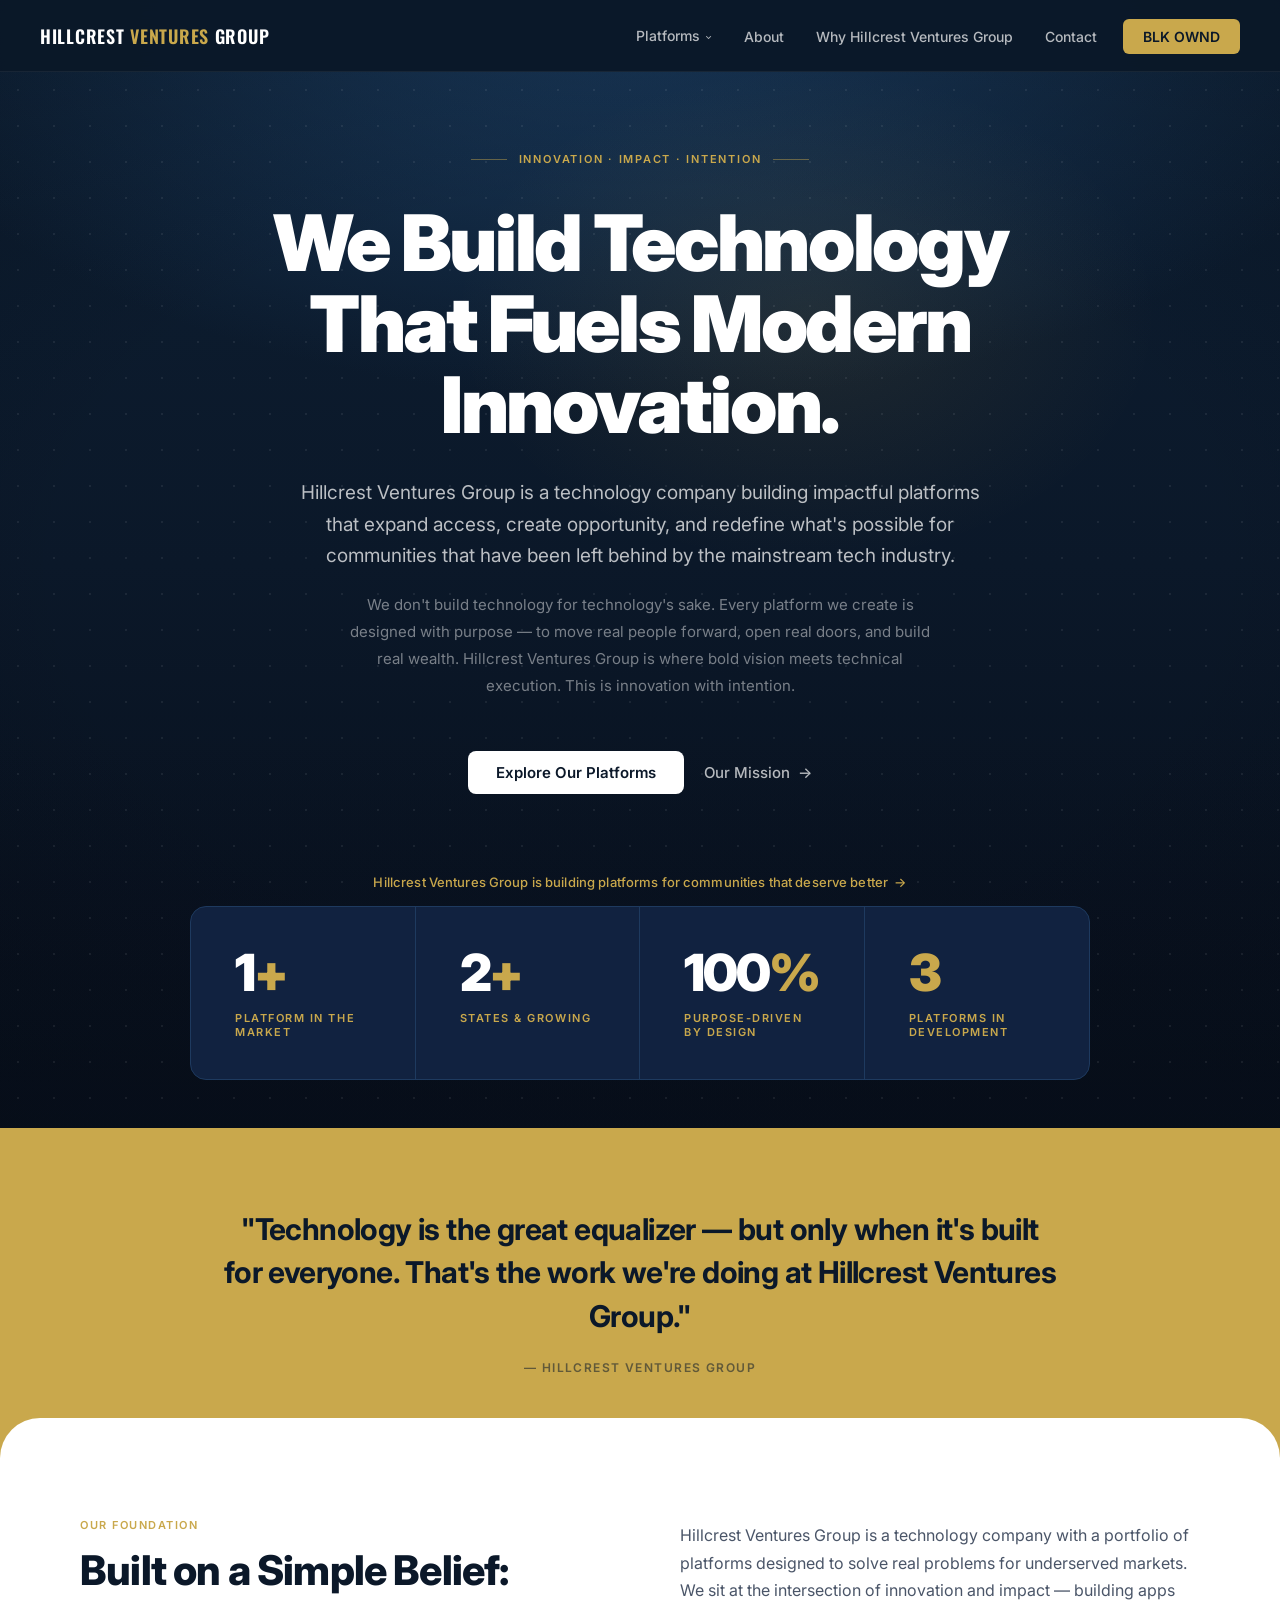
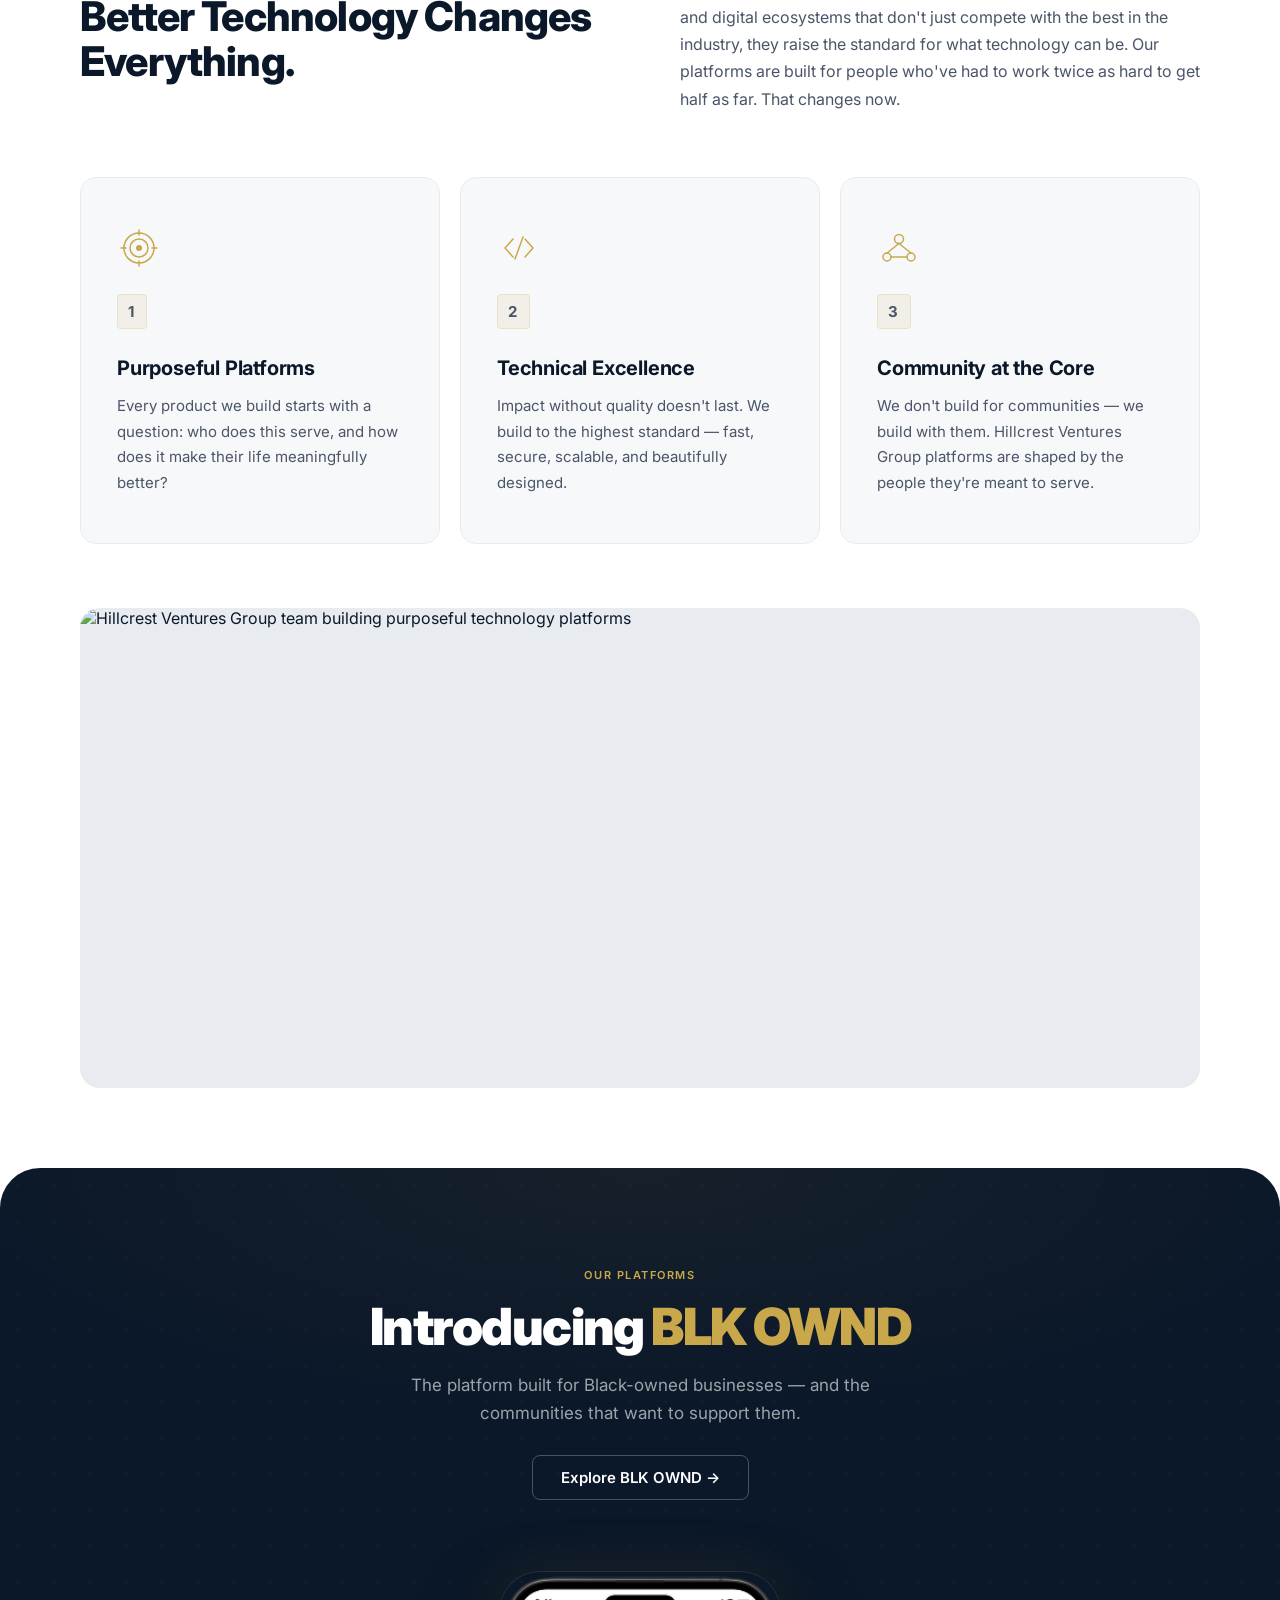
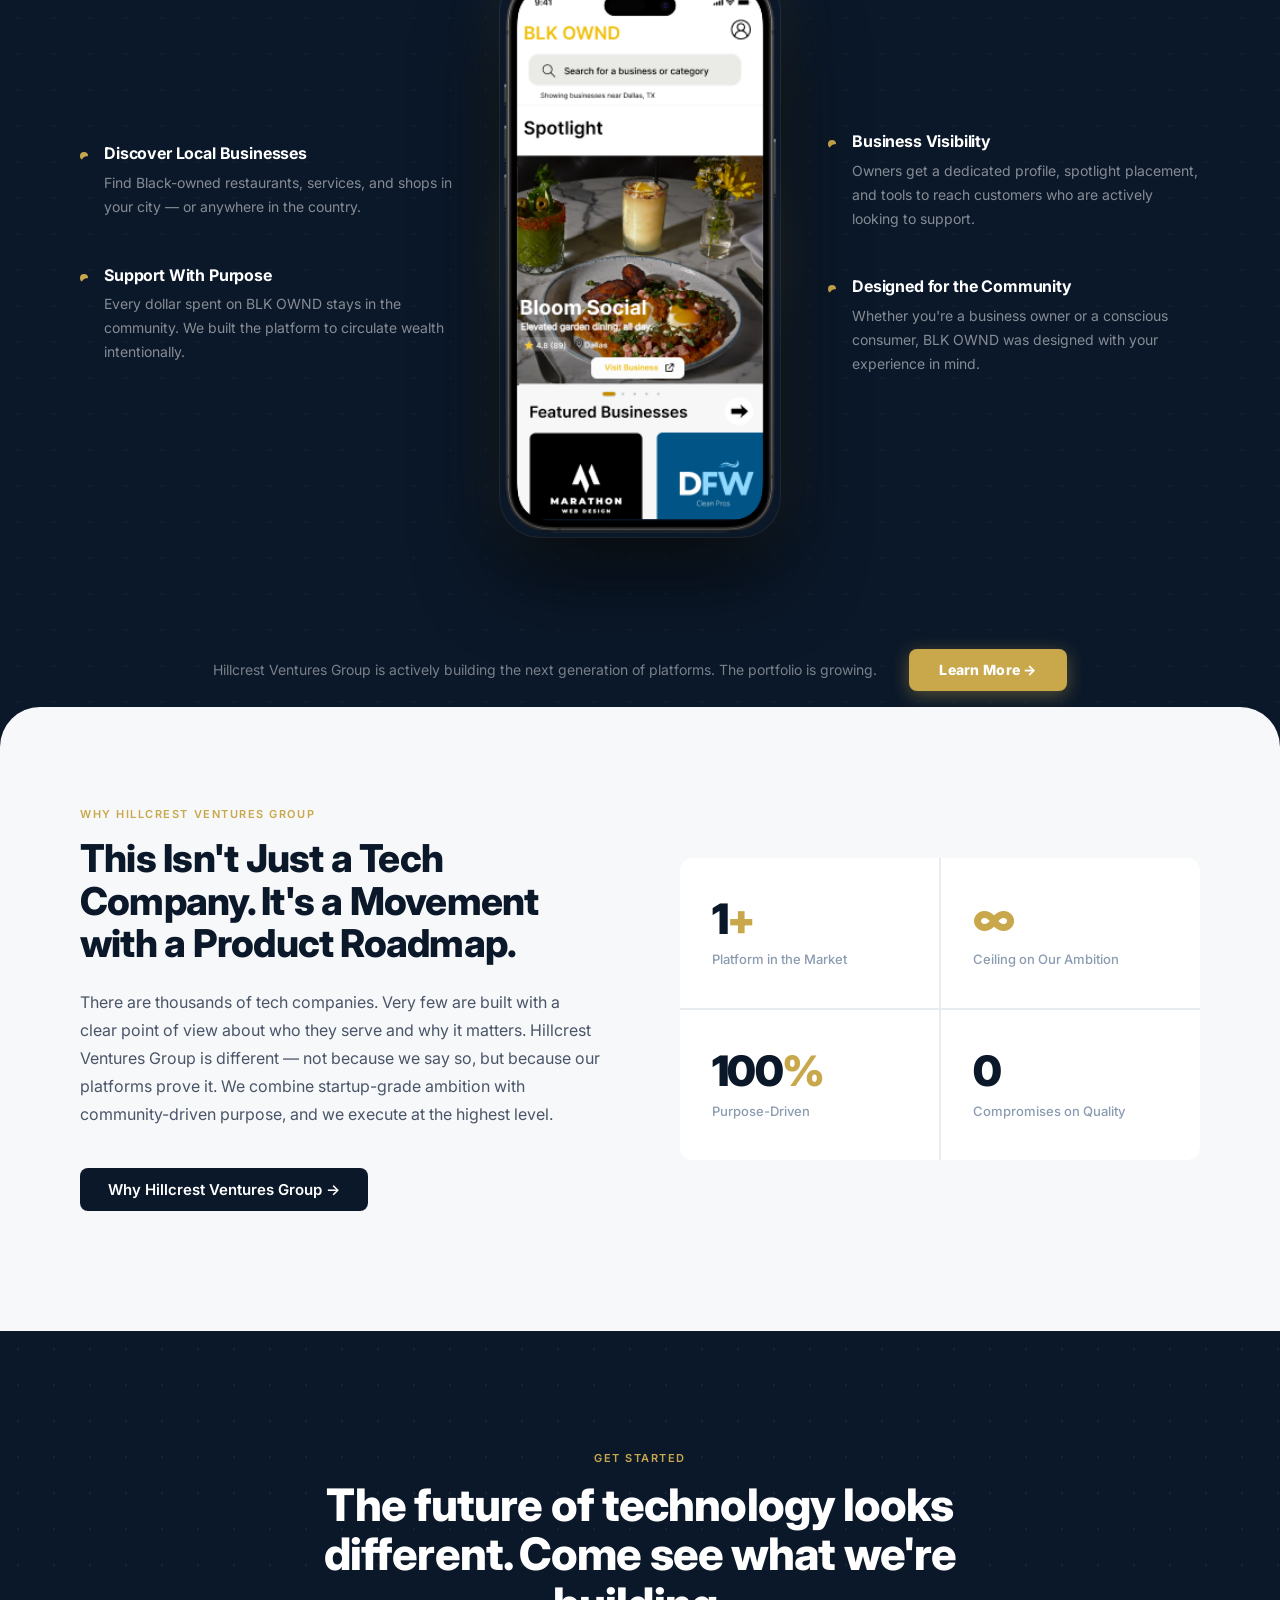
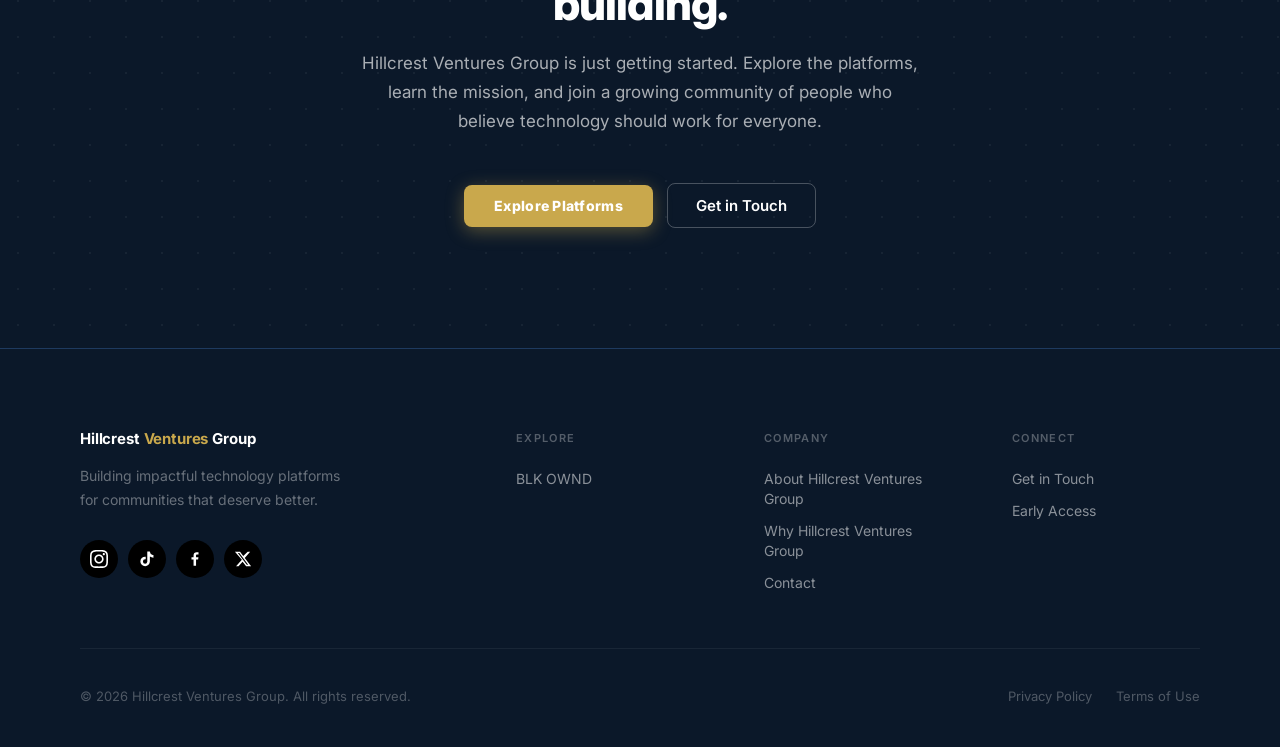
==== index.html @ d04a6fb9 "Initial commit — Hillcrest Ventures Group website Full multi-page site: index, BLK OWND, About, Why " ====
<!DOCTYPE html>
<html lang="en">
<head>
    <meta charset="UTF-8">
    <meta name="viewport" content="width=device-width, initial-scale=1.0">
    <meta name="description" content="Hillcrest Ventures Group builds impactful technology platforms — including BLK OWND, a platform for Black-owned businesses. Explore what we're building.">
    <meta name="keywords" content="Hillcrest Ventures Group, BLK OWND, Black-owned business platform, technology innovation company, impactful tech platforms, Black tech startup, community-driven technology">
    <title>Hillcrest Ventures Group | Technology That Fuels Innovation</title>

    <!-- Favicon — add favicon.ico + favicon-180.png to images/ before launch -->
    <link rel="icon" type="image/x-icon" href="images/favicon.ico">
    <link rel="apple-touch-icon" sizes="180x180" href="images/favicon-180.png">

    <!-- Open Graph / Social Sharing — create a 1200×630px share image at images/hvg-social-share.jpg -->
    <meta property="og:type" content="website">
    <meta property="og:site_name" content="Hillcrest Ventures Group">
    <meta property="og:title" content="Hillcrest Ventures Group | Technology That Fuels Innovation">
    <meta property="og:description" content="Hillcrest Ventures Group builds impactful technology platforms — including BLK OWND, a platform for Black-owned businesses. Explore what we're building.">
    <meta property="og:url" content="https://hillcrestventuresgroup.com/"><!-- Update with live URL -->
    <meta property="og:image" content="https://hillcrestventuresgroup.com/images/hvg-social-share.jpg"><!-- Update with live URL -->
    <meta name="twitter:card" content="summary_large_image">
    <meta name="twitter:title" content="Hillcrest Ventures Group | Technology That Fuels Innovation">
    <meta name="twitter:description" content="Hillcrest Ventures Group builds impactful technology platforms — including BLK OWND, a platform for Black-owned businesses. Explore what we're building.">
    <meta name="twitter:image" content="https://hillcrestventuresgroup.com/images/hvg-social-share.jpg"><!-- Update with live URL -->

    <link rel="preconnect" href="https://fonts.googleapis.com">
    <link rel="preconnect" href="https://fonts.gstatic.com" crossorigin>
    <link href="https://fonts.googleapis.com/css2?family=Inter:wght@300;400;500;600;700;800;900&family=Oswald:wght@400;500;600;700&display=swap" rel="stylesheet">
    <link rel="stylesheet" href="css/styles.css">
</head>
<body>

    <!-- ==================
         NAVIGATION
    ==================== -->
    <nav class="nav" id="nav">
        <a href="index.html" class="nav__logo">Hillcrest <span>Ventures</span> Group</a>

        <ul class="nav__links">
            <li class="nav__has-dropdown">
                <button class="nav__dropdown-trigger">Platforms <span class="nav__chevron">&#8964;</span></button>
                <div class="nav__dropdown">
                    <a href="blk-ownd.html" class="nav__dropdown-item">
                        <span class="nav__dropdown-item-name">BLK OWND</span>
                        <span class="nav__dropdown-item-desc">Black-owned business marketplace</span>
                    </a>
                    <div class="nav__dropdown-divider"></div>
                    <div class="nav__dropdown-soon">More platforms coming soon</div>
                </div>
            </li>
            <li><a href="about.html">About</a></li>
            <li><a href="why-hvg.html">Why Hillcrest Ventures Group</a></li>
            <li><a href="contact.html">Contact</a></li>
            <li><a href="blk-ownd.html" class="nav__cta">BLK OWND</a></li>
        </ul>

        <div class="nav__hamburger" id="hamburger" role="button" tabindex="0" aria-label="Toggle menu">
            <span></span>
            <span></span>
            <span></span>
        </div>
    </nav>

    <div class="nav__mobile-menu" id="mobileMenu">
        <div class="nav__mobile-group">
            <button class="nav__mobile-group-trigger" id="mobilePlatformsTrigger">Platforms <span class="nav__mobile-arrow">+</span></button>
            <div class="nav__mobile-group-items" id="mobilePlatformsItems">
                <a href="blk-ownd.html">BLK OWND</a>
                <span class="nav__mobile-coming">More platforms coming soon</span>
            </div>
        </div>
        <a href="about.html">About</a>
        <a href="why-hvg.html">Why Hillcrest Ventures Group</a>
        <a href="contact.html">Contact</a>
        <a href="blk-ownd.html">BLK OWND &rarr;</a>
    </div>


    <!-- ==================
         01 · HERO
    ==================== -->
    <section class="hero">
        <div class="hero__inner">
            <div class="hero__tag">INNOVATION &middot; IMPACT &middot; INTENTION</div>

            <h1>We Build Technology That Fuels Modern Innovation.</h1>

            <p class="hero__subheadline">
                Hillcrest Ventures Group is a technology company building impactful platforms that expand access, create opportunity, and redefine what's possible for communities that have been left behind by the mainstream tech industry.
            </p>

            <p class="hero__body">
                We don't build technology for technology's sake. Every platform we create is designed with purpose — to move real people forward, open real doors, and build real wealth. Hillcrest Ventures Group is where bold vision meets technical execution. This is innovation with intention.
            </p>

            <div class="hero__ctas">
                <a href="blk-ownd.html" class="btn btn--primary">Explore Our Platforms</a>
                <a href="about.html" class="btn btn--text">Our Mission <span class="arrow">&rarr;</span></a>
            </div>
        </div>

        <div class="hero__stats-intro">
            Hillcrest Ventures Group is building platforms for communities that deserve better &nbsp;&rarr;
        </div>

        <div class="hero__stats">
            <div class="hero__stat">
                <div class="hero__stat-value">1<span>+</span></div>
                <div class="hero__stat-label">Platform in the Market</div>
            </div>
            <div class="hero__stat">
                <div class="hero__stat-value">2<span>+</span></div>
                <div class="hero__stat-label">States &amp; Growing</div>
            </div>
            <div class="hero__stat">
                <div class="hero__stat-value">100<span>%</span></div>
                <div class="hero__stat-label">Purpose-Driven by Design</div>
            </div>
            <div class="hero__stat">
                <div class="hero__stat-value"><span>3</span></div>
                <div class="hero__stat-label">Platforms in Development</div>
            </div>
        </div>
    </section>


    <!-- ==================
         02 · MISSION STRIP
    ==================== -->
    <section class="mission-strip">
        <blockquote class="mission-strip__quote" data-reveal>
            "Technology is the great equalizer &mdash; but only when it's built for everyone. That's the work we're doing at Hillcrest Ventures Group."
        </blockquote>
        <p class="mission-strip__attr" data-reveal>&mdash; Hillcrest Ventures Group</p>
    </section>


    <!-- ==================
         03 · WHAT WE DO
    ==================== -->
    <section class="what-we-do">
        <div class="container">
            <div class="what-we-do__intro">
                <div data-reveal="left">
                    <span class="section-label">OUR FOUNDATION</span>
                    <h2>Built on a Simple Belief: Better Technology Changes Everything.</h2>
                </div>
                <div data-reveal="right">
                    <p>Hillcrest Ventures Group is a technology company with a portfolio of platforms designed to solve real problems for underserved markets. We sit at the intersection of innovation and impact &mdash; building apps and digital ecosystems that don't just compete with the best in the industry, they raise the standard for what technology can be. Our platforms are built for people who've had to work twice as hard to get half as far. That changes now.</p>
                </div>
            </div>

            <div class="pillars" data-stagger>
                <div class="pillar">
                    <!-- Target / compass — signals intention and direction -->
                    <span class="pillar__icon">
                        <svg width="44" height="44" viewBox="0 0 44 44" fill="none" xmlns="http://www.w3.org/2000/svg" aria-label="Purposeful Platforms — Hillcrest Ventures Group platform principle">
                            <circle cx="22" cy="22" r="15" stroke="#C9A84C" stroke-width="1.5"/>
                            <circle cx="22" cy="22" r="9" stroke="#C9A84C" stroke-width="1.5"/>
                            <circle cx="22" cy="22" r="3" fill="#C9A84C"/>
                            <line x1="22" y1="4" x2="22" y2="9" stroke="#C9A84C" stroke-width="1.5" stroke-linecap="round"/>
                            <line x1="22" y1="35" x2="22" y2="40" stroke="#C9A84C" stroke-width="1.5" stroke-linecap="round"/>
                            <line x1="4" y1="22" x2="9" y2="22" stroke="#C9A84C" stroke-width="1.5" stroke-linecap="round"/>
                            <line x1="35" y1="22" x2="40" y2="22" stroke="#C9A84C" stroke-width="1.5" stroke-linecap="round"/>
                        </svg>
                    </span>
                    <p class="pillar__number">1</p>
                    <h3>Purposeful Platforms</h3>
                    <p>Every product we build starts with a question: who does this serve, and how does it make their life meaningfully better?</p>
                </div>
                <div class="pillar">
                    <!-- Code brackets — communicates craft and precision -->
                    <span class="pillar__icon">
                        <svg width="44" height="44" viewBox="0 0 44 44" fill="none" xmlns="http://www.w3.org/2000/svg" aria-label="Technical Excellence — Hillcrest Ventures Group platform principle">
                            <polyline points="16,13 8,22 16,31" stroke="#C9A84C" stroke-width="1.5" stroke-linecap="round" stroke-linejoin="round"/>
                            <polyline points="28,13 36,22 28,31" stroke="#C9A84C" stroke-width="1.5" stroke-linecap="round" stroke-linejoin="round"/>
                            <line x1="26" y1="11" x2="18" y2="33" stroke="#C9A84C" stroke-width="1.5" stroke-linecap="round"/>
                        </svg>
                    </span>
                    <p class="pillar__number">2</p>
                    <h3>Technical Excellence</h3>
                    <p>Impact without quality doesn't last. We build to the highest standard &mdash; fast, secure, scalable, and beautifully designed.</p>
                </div>
                <div class="pillar">
                    <!-- Network nodes — human and connected -->
                    <span class="pillar__icon">
                        <svg width="44" height="44" viewBox="0 0 44 44" fill="none" xmlns="http://www.w3.org/2000/svg" aria-label="Community at the Core — Hillcrest Ventures Group platform principle">
                            <circle cx="22" cy="13" r="4.5" stroke="#C9A84C" stroke-width="1.5"/>
                            <circle cx="10" cy="31" r="4" stroke="#C9A84C" stroke-width="1.5"/>
                            <circle cx="34" cy="31" r="4" stroke="#C9A84C" stroke-width="1.5"/>
                            <line x1="22" y1="17.5" x2="10" y2="27" stroke="#C9A84C" stroke-width="1.5" stroke-linecap="round"/>
                            <line x1="22" y1="17.5" x2="34" y2="27" stroke="#C9A84C" stroke-width="1.5" stroke-linecap="round"/>
                            <line x1="14" y1="31" x2="30" y2="31" stroke="#C9A84C" stroke-width="1.5" stroke-linecap="round"/>
                        </svg>
                    </span>
                    <p class="pillar__number">3</p>
                    <h3>Community at the Core</h3>
                    <p>We don't build for communities &mdash; we build with them. Hillcrest Ventures Group platforms are shaped by the people they're meant to serve.</p>
                </div>
            </div>

            <div class="what-we-do__image-wrap" data-reveal>
                <img src="images/hvg-home-what-we-do.png"
                     alt="Hillcrest Ventures Group team building purposeful technology platforms"
                     loading="lazy" />
            </div>

        </div>
    </section>


    <!-- ==================
         04 · PLATFORM SPOTLIGHT
    ==================== -->
    <section class="platforms">

        <!-- Intro header -->
        <div class="platforms__header">
            <span class="section-label" data-reveal>Our Platforms</span>
            <h2 data-reveal>Introducing <span class="platforms__title-accent">BLK OWND</span></h2>
            <p data-reveal>The platform built for Black-owned businesses — and the communities that want to support them.</p>
            <a href="blk-ownd.html" class="btn btn--white-outline" style="margin-top:28px;" data-reveal>Explore BLK OWND &rarr;</a>
        </div>

        <!-- App showcase: features + phone + features -->
        <div class="container">
            <div class="platforms__showcase">

                <!-- Left features -->
                <div class="platforms__features platforms__features--left" data-stagger>
                    <div class="platforms__feature">
                        <div class="platforms__feature-icon">&#9679;</div>
                        <div>
                            <h4>Discover Local Businesses</h4>
                            <p>Find Black-owned restaurants, services, and shops in your city — or anywhere in the country.</p>
                        </div>
                    </div>
                    <div class="platforms__feature">
                        <div class="platforms__feature-icon">&#9679;</div>
                        <div>
                            <h4>Support With Purpose</h4>
                            <p>Every dollar spent on BLK OWND stays in the community. We built the platform to circulate wealth intentionally.</p>
                        </div>
                    </div>
                </div>

                <!-- Phone mockup -->
                <div class="platforms__phone-wrap" data-reveal="scale">
                    <div class="platforms__phone-glow"></div>
                    <div class="platforms__phone">
                        <img src="images/blkowndhomepage.png" alt="BLK OWND app interface showing business discovery and spotlight features" />
                    </div>
                </div>

                <!-- Right features -->
                <div class="platforms__features platforms__features--right" data-stagger>
                    <div class="platforms__feature">
                        <div class="platforms__feature-icon">&#9679;</div>
                        <div>
                            <h4>Business Visibility</h4>
                            <p>Owners get a dedicated profile, spotlight placement, and tools to reach customers who are actively looking to support.</p>
                        </div>
                    </div>
                    <div class="platforms__feature">
                        <div class="platforms__feature-icon">&#9679;</div>
                        <div>
                            <h4>Designed for the Community</h4>
                            <p>Whether you're a business owner or a conscious consumer, BLK OWND was designed with your experience in mind.</p>
                        </div>
                    </div>
                </div>

            </div>
        </div>

        <!-- More coming -->
        <div class="platforms__coming">
            <p data-reveal>Hillcrest Ventures Group is actively building the next generation of platforms. The portfolio is growing.</p>
            <a href="contact.html" class="btn btn--gold" data-reveal>Learn More &rarr;</a>
        </div>

    </section>


    <!-- ==================
         05 · WHY HVG TEASER
    ==================== -->
    <section class="why-hvg">
        <div class="container">
            <div class="why-hvg__inner">
                <div data-reveal="left">
                    <span class="section-label">Why Hillcrest Ventures Group</span>
                    <h2>This Isn't Just a Tech Company. It's a Movement with a Product Roadmap.</h2>
                    <p class="why-hvg__body">There are thousands of tech companies. Very few are built with a clear point of view about who they serve and why it matters. Hillcrest Ventures Group is different &mdash; not because we say so, but because our platforms prove it. We combine startup-grade ambition with community-driven purpose, and we execute at the highest level.</p>
                    <div class="why-hvg__cta-wrap">
                        <a href="why-hvg.html" class="btn btn--navy">Why Hillcrest Ventures Group &rarr;</a>
                    </div>
                </div>

                <div class="why-hvg__stats" data-reveal="right">
                    <div class="why-hvg__stat">
                        <div class="why-hvg__stat-number">1<span>+</span></div>
                        <div class="why-hvg__stat-label">Platform in the Market</div>
                    </div>
                    <div class="why-hvg__stat">
                        <div class="why-hvg__stat-number"><span>&#8734;</span></div>
                        <div class="why-hvg__stat-label">Ceiling on Our Ambition</div>
                    </div>
                    <div class="why-hvg__stat">
                        <div class="why-hvg__stat-number">100<span>%</span></div>
                        <div class="why-hvg__stat-label">Purpose-Driven</div>
                    </div>
                    <div class="why-hvg__stat">
                        <div class="why-hvg__stat-number">0</div>
                        <div class="why-hvg__stat-label">Compromises on Quality</div>
                    </div>
                </div>
            </div>
        </div>
    </section>


    <!-- ==================
         06 · CLOSING CTA
    ==================== -->
    <section class="closing-cta">
        <div class="container--narrow">
            <span class="section-label" style="text-align:center; display:block;" data-reveal>Get Started</span>
            <h2 data-reveal>The future of technology looks different. Come see what we're building.</h2>
            <p class="closing-cta__body" data-reveal>Hillcrest Ventures Group is just getting started. Explore the platforms, learn the mission, and join a growing community of people who believe technology should work for everyone.</p>
            <div class="closing-cta__ctas" data-reveal>
                <a href="blk-ownd.html" class="btn btn--gold">Explore Platforms</a>
                <a href="contact.html" class="btn btn--white-outline">Get in Touch</a>
            </div>
        </div>
    </section>


    <!-- ==================
         FOOTER
    ==================== -->
    <footer class="footer">
        <div class="container">
            <div class="footer__top">
                <div>
                    <div class="footer__brand-name">Hillcrest <span>Ventures</span> Group</div>
                    <p class="footer__tagline">Building impactful technology platforms for communities that deserve better.</p>
                    <div class="footer__social">
                        <a href="#" class="footer__social-link" aria-label="Instagram">
                            <svg xmlns="http://www.w3.org/2000/svg" viewBox="0 0 24 24"><path d="M12 2.163c3.204 0 3.584.012 4.85.07 3.252.148 4.771 1.691 4.919 4.919.058 1.265.069 1.645.069 4.849 0 3.205-.012 3.584-.069 4.849-.149 3.225-1.664 4.771-4.919 4.919-1.266.058-1.644.07-4.85.07-3.204 0-3.584-.012-4.849-.07-3.26-.149-4.771-1.699-4.919-4.92-.058-1.265-.07-1.644-.07-4.849 0-3.204.013-3.583.07-4.849.149-3.227 1.664-4.771 4.919-4.919 1.266-.057 1.645-.069 4.849-.069zm0-2.163c-3.259 0-3.667.014-4.947.072-4.358.2-6.78 2.618-6.98 6.98-.059 1.281-.073 1.689-.073 4.948 0 3.259.014 3.668.072 4.948.2 4.358 2.618 6.78 6.98 6.98 1.281.058 1.689.072 4.948.072 3.259 0 3.668-.014 4.948-.072 4.354-.2 6.782-2.618 6.979-6.98.059-1.28.073-1.689.073-4.948 0-3.259-.014-3.667-.072-4.947-.196-4.354-2.617-6.78-6.979-6.98-1.281-.059-1.69-.073-4.949-.073zm0 5.838c-3.403 0-6.162 2.759-6.162 6.162s2.759 6.163 6.162 6.163 6.162-2.759 6.162-6.163c0-3.403-2.759-6.162-6.162-6.162zm0 10.162c-2.209 0-4-1.79-4-4 0-2.209 1.791-4 4-4s4 1.791 4 4c0 2.21-1.791 4-4 4zm6.406-11.845c-.796 0-1.441.645-1.441 1.44s.645 1.44 1.441 1.44c.795 0 1.439-.645 1.439-1.44s-.644-1.44-1.439-1.44z"/></svg>
                        </a>
                        <a href="#" class="footer__social-link" aria-label="TikTok">
                            <svg xmlns="http://www.w3.org/2000/svg" viewBox="0 0 24 24"><path d="M19.59 6.69a4.83 4.83 0 01-3.77-4.25V2h-3.45v13.67a2.89 2.89 0 01-2.88 2.5 2.89 2.89 0 01-2.89-2.89 2.89 2.89 0 012.89-2.89c.28 0 .54.04.79.1V9.01a6.27 6.27 0 00-.79-.05 6.34 6.34 0 00-6.34 6.34 6.34 6.34 0 006.34 6.34 6.34 6.34 0 006.33-6.34V8.69a8.18 8.18 0 004.77 1.52V6.76a4.85 4.85 0 01-1-.07z"/></svg>
                        </a>
                        <a href="#" class="footer__social-link" aria-label="Facebook">
                            <svg xmlns="http://www.w3.org/2000/svg" viewBox="0 0 24 24"><path d="M13.397 20.997v-8.196h2.765l.411-3.209h-3.176V7.548c0-.926.258-1.56 1.587-1.56h1.684V3.127A22.336 22.336 0 0014.201 3c-2.444 0-4.122 1.492-4.122 4.231v2.355H7.332v3.209h2.753v8.202h3.312z"/></svg>
                        </a>
                        <a href="#" class="footer__social-link" aria-label="X (Twitter)">
                            <svg xmlns="http://www.w3.org/2000/svg" viewBox="0 0 24 24"><path d="M18.244 2.25h3.308l-7.227 8.26 8.502 11.24H16.17l-4.714-6.231-5.401 6.231H2.744l7.735-8.835L1.254 2.25H8.08l4.259 5.622zm-1.161 17.52h1.833L7.084 4.126H5.117z"/></svg>
                        </a>
                    </div>
                </div>
                <div>
                    <p class="footer__col-title">Explore</p>
                    <ul class="footer__links">
                        <li><a href="blk-ownd.html">BLK OWND</a></li>
                    </ul>
                </div>
                <div>
                    <p class="footer__col-title">Company</p>
                    <ul class="footer__links">
                        <li><a href="about.html">About Hillcrest Ventures Group</a></li>
                        <li><a href="why-hvg.html">Why Hillcrest Ventures Group</a></li>
                        <li><a href="contact.html">Contact</a></li>
                    </ul>
                </div>
                <div>
                    <p class="footer__col-title">Connect</p>
                    <ul class="footer__links">
                        <li><a href="contact.html">Get in Touch</a></li>
                        <li><a href="contact.html">Early Access</a></li>
                    </ul>
                </div>
            </div>

            <div class="footer__bottom">
                <p class="footer__copy">&copy; 2026 Hillcrest Ventures Group. All rights reserved.</p>
                <div class="footer__legal">
                    <a href="#">Privacy Policy</a>
                    <a href="#">Terms of Use</a>
                </div>
            </div>
        </div>
    </footer>

    <script src="js/main.js"></script>

</body>
</html>
---- css/styles.css ----
/* =====================
   RESET & BASE
===================== */
*, *::before, *::after {
    box-sizing: border-box;
    margin: 0;
    padding: 0;
}

:root {
    --navy-deep:   #0B1829;
    --navy-mid:    #112240;
    --navy-light:  #1A3352;
    --navy-border: #1E3A5F;
    --white:       #FFFFFF;
    --off-white:   #F7F8FA;
    --gray-light:  #E8ECF0;
    --gray-mid:    #8A9BB0;
    --gray-text:   #4A5568;
    --gold:        #C9A84C;
    --gold-light:  #E8C97A;
}

html { scroll-behavior: smooth; }

body {
    font-family: 'Inter', -apple-system, BlinkMacSystemFont, sans-serif;
    color: var(--navy-deep);
    background: var(--white);
    -webkit-font-smoothing: antialiased;
    overflow-x: hidden;
}

h1, h2, h3, h4 {
    font-weight: 800;
    line-height: 1.1;
    letter-spacing: -0.02em;
}

p { line-height: 1.7; font-weight: 400; }
a { text-decoration: none; color: inherit; }
img { max-width: 100%; display: block; }

/* =====================
   LAYOUT
===================== */
.container {
    max-width: 1200px;
    margin: 0 auto;
    padding: 0 40px;
}

.container--narrow {
    max-width: 860px;
    margin: 0 auto;
    padding: 0 40px;
}

/* =====================
   NAVIGATION
===================== */
.nav {
    position: fixed;
    top: 0; left: 0; right: 0;
    z-index: 100;
    height: 72px;
    padding: 0 40px;
    display: flex;
    align-items: center;
    justify-content: space-between;
    background: rgba(11, 24, 41, 0.97);
    backdrop-filter: blur(12px);
    -webkit-backdrop-filter: blur(12px);
    border-bottom: 1px solid rgba(255,255,255,0.06);
    transition: box-shadow 0.3s ease;
}

.nav__logo {
    font-family: 'Oswald', sans-serif;
    font-size: 18px;
    font-weight: 600;
    color: var(--white);
    letter-spacing: 0.04em;
    text-transform: uppercase;
    flex-shrink: 0;
}

.nav__logo span { color: var(--gold); }

.nav__links {
    display: flex;
    align-items: center;
    gap: 4px;
    list-style: none;
}

.nav__links a {
    font-size: 14px;
    font-weight: 500;
    color: rgba(255,255,255,0.7);
    padding: 8px 14px;
    border-radius: 6px;
    transition: color 0.2s, background 0.2s;
}

.nav__links a:hover {
    color: var(--white);
    background: rgba(255,255,255,0.07);
}

.nav__links a.is-active {
    color: var(--gold);
}

.nav__cta {
    background: var(--gold) !important;
    color: var(--navy-deep) !important;
    font-weight: 600 !important;
    padding: 9px 20px !important;
    border-radius: 6px !important;
    margin-left: 8px;
    transition: background 0.2s, transform 0.15s !important;
}

.nav__cta:hover {
    background: var(--gold-light) !important;
    transform: translateY(-1px);
}

.nav__hamburger {
    display: none;
    flex-direction: column;
    gap: 5px;
    cursor: pointer;
    padding: 4px;
}

.nav__hamburger span {
    display: block;
    width: 24px;
    height: 2px;
    background: var(--white);
    border-radius: 2px;
    transition: all 0.3s ease;
}

/* Mobile menu */
.nav__mobile-menu {
    display: none;
    position: fixed;
    top: 72px; left: 0; right: 0;
    background: var(--navy-deep);
    border-bottom: 1px solid var(--navy-border);
    padding: 16px 24px 24px;
    z-index: 99;
    flex-direction: column;
}

.nav__mobile-menu.is-open { display: flex; }

.nav__mobile-menu a {
    font-size: 16px;
    font-weight: 500;
    color: rgba(255,255,255,0.75);
    padding: 14px 0;
    border-bottom: 1px solid rgba(255,255,255,0.06);
    display: block;
}

.nav__mobile-menu a:last-child {
    border-bottom: none;
    color: var(--gold);
    font-weight: 600;
    padding-top: 20px;
}

/* =====================
   BUTTONS
===================== */
.btn {
    display: inline-flex;
    align-items: center;
    gap: 8px;
    font-family: 'Inter', sans-serif;
    font-size: 15px;
    font-weight: 600;
    cursor: pointer;
    border: none;
    border-radius: 8px;
    transition: all 0.2s ease;
    text-decoration: none;
    line-height: 1;
}

.btn--primary {
    background: var(--white);
    color: var(--navy-deep);
    padding: 14px 28px;
}
.btn--primary:hover {
    background: var(--off-white);
    transform: translateY(-1px);
    box-shadow: 0 8px 24px rgba(0,0,0,0.2);
}

.btn--text {
    background: transparent;
    color: rgba(255,255,255,0.7);
    padding: 14px 0;
    font-weight: 500;
    border: none;
}
.btn--text:hover { color: var(--white); }
.btn--text .arrow { transition: transform 0.2s ease; }
.btn--text:hover .arrow { transform: translateX(4px); }

.btn--gold {
    background: var(--gold);
    /* color: var(--navy-deep); */
    color: #fff;
    padding: 14px 30px;
    font-size: 14px;
    font-weight: 800;
    letter-spacing: 0.02em;
    box-shadow: 0 4px 18px rgba(201,168,76,0.4);
}
.btn--gold:hover {
    background: var(--gold-light);
    transform: translateY(-2px);
    box-shadow: 0 8px 28px rgba(201,168,76,0.55);
}
.btn--bold {
    padding: 15px 32px;
    font-size: 15px;
    font-weight: 800;
    letter-spacing: 0.01em;
    box-shadow: 0 4px 20px rgba(201,168,76,0.35);
}
.btn--bold:hover {
    box-shadow: 0 6px 28px rgba(201,168,76,0.5);
}

.btn--navy-ghost {
    background: transparent;
    color: rgba(255,255,255,0.65);
    padding: 13px 0;
    font-size: 14px;
    font-weight: 500;
    border: none;
}
.btn--navy-ghost:hover { color: var(--white); }

.btn--dark-ghost {
    background: transparent;
    color: var(--navy-deep);
    padding: 13px 0;
    font-size: 14px;
    font-weight: 600;
    border: none;
    opacity: 0.7;
}
.btn--dark-ghost:hover { opacity: 1; }

.btn--dark-ghost {
    background: transparent;
    color: var(--navy-deep);
    padding: 13px 24px;
    font-size: 14px;
    border: 1.5px solid var(--navy-border);
    border-radius: 8px;
}
.btn--dark-ghost:hover {
    background: var(--navy-deep);
    color: var(--white);
}

.btn--white-outline {
    background: transparent;
    color: var(--white);
    padding: 14px 28px;
    border: 1.5px solid rgba(255,255,255,0.25);
    border-radius: 8px;
    font-size: 15px;
}
.btn--white-outline:hover {
    background: rgba(255,255,255,0.07);
    border-color: rgba(255,255,255,0.55);
}

.btn--navy {
    background: var(--navy-deep);
    color: var(--white);
    padding: 14px 28px;
    font-size: 15px;
}
.btn--navy:hover {
    background: var(--navy-mid);
    transform: translateY(-1px);
    box-shadow: 0 8px 24px rgba(11,24,41,0.15);
}

.btn--light {
    background: var(--white);
    color: var(--navy-deep);
    padding: 14px 28px;
    font-size: 15px;
    border: 1.5px solid var(--gray-light);
}
.btn--light:hover { border-color: var(--navy-border); }

/* =====================
   SECTION LABEL
===================== */
.section-label {
    display: block;
    font-size: 11px;
    font-weight: 600;
    letter-spacing: 0.14em;
    text-transform: uppercase;
    color: var(--gold);
    margin-bottom: 16px;
}

/* =====================
   01 · HERO
===================== */
.hero {
    /*
        GRADIENT HERO — active
        Layers (bottom to top):
          1. Deep navy base
          2. Top-center navy bloom — the "light source" that creates depth
          3. Off-center gold warmth — brand character
          4. Edge vignette — darkens sides and bottom, keeps focus on H1
        ─────────────────────────────────────────────────────────────────
        To switch to a photo background later:
          Replace the background value below with:
            background: var(--navy-deep);
          And uncomment the three lines that follow.
    */
    background:
        radial-gradient(ellipse 150% 110% at 50% 50%, transparent 30%, rgba(5, 10, 18, 0.82) 100%),
        radial-gradient(ellipse 50% 40% at 63% 28%, rgba(201, 168, 76, 0.10) 0%, transparent 55%),
        radial-gradient(ellipse 115% 75% at 50% -8%, #1C3F64 0%, transparent 58%),
        linear-gradient(180deg, #0d1f33 0%, #0B1829 50%, #070e1a 100%);
    /* background-image: url('../images/hillcrest-ventures-group-home-hero.jpg'); */
    /* background-size: cover; */
    /* background-position: center top; */
    min-height: 100vh;
    display: flex;
    flex-direction: column;
    padding-top: 72px;
    position: relative;
    overflow: hidden;
}

/* Bottom fade — softens the transition into the next section */
.hero::before {
    content: '';
    position: absolute;
    inset: 0;
    background:
        linear-gradient(to bottom, transparent 65%, rgba(7, 14, 26, 0.55) 100%);
    pointer-events: none;
    z-index: 0;
}

/* Dot grid texture */
.hero::after {
    content: '';
    position: absolute;
    inset: 0;
    background-image: radial-gradient(circle, rgba(255,255,255,0.07) 1px, transparent 1px);
    background-size: 36px 36px;
    pointer-events: none;
    z-index: 0;
}

.hero__inner {
    position: relative;
    z-index: 1;
    flex: 1;
    display: flex;
    flex-direction: column;
    align-items: center;
    justify-content: center;
    text-align: center;
    width: 100%;
    max-width: 1000px;
    margin: 0 auto;
    padding: 80px 40px 80px;
}

/* =====================
   HERO STATS STRIP
===================== */
.hero__stats-intro {
    position: relative;
    z-index: 1;
    text-align: center;
    font-size: 13px;
    font-weight: 500;
    color: var(--gold);
    margin-bottom: 16px;
    letter-spacing: 0.01em;
}

.hero__stats {
    position: relative;
    z-index: 1;
    display: grid;
    grid-template-columns: repeat(4, 1fr);
    background: var(--navy-mid);
    border-radius: 16px;
    max-width: 900px;
    width: calc(100% - 80px);
    margin: 0 auto 48px;
    overflow: hidden;
    border: 1px solid var(--navy-border);
}

.hero__stat {
    padding: 40px 44px;
    border-right: 1px solid var(--navy-border);
    min-width: 0;
    overflow: hidden;
}

.hero__stat:last-child { border-right: none; }

.hero__stat-value {
    font-size: clamp(36px, 4vw, 60px);
    font-weight: 900;
    color: var(--white);
    letter-spacing: -0.04em;
    line-height: 1;
    margin-bottom: 12px;
}

.hero__stat-value span { color: var(--gold); }

.hero__stat-label {
    font-size: 11px;
    color: var(--gold);
    font-weight: 600;
    letter-spacing: 0.14em;
    text-transform: uppercase;
}

.hero__tag {
    display: inline-flex;
    align-items: center;
    gap: 12px;
    font-size: 11px;
    font-weight: 600;
    letter-spacing: 0.16em;
    text-transform: uppercase;
    color: var(--gold);
    margin-bottom: 36px;
}

.hero__tag::before,
.hero__tag::after {
    content: '';
    display: block;
    width: 36px;
    height: 1px;
    background: var(--gold);
    opacity: 0.45;
}

.hero h1 {
    font-size: clamp(40px, 6.5vw, 78px);
    font-weight: 900;
    color: var(--white);
    line-height: 1.04;
    letter-spacing: -0.03em;
    max-width: 900px;
    margin: 0 auto 32px;
}

.hero__subheadline {
    font-size: clamp(16px, 1.8vw, 19px);
    color: rgba(255,255,255,0.72);
    max-width: 680px;
    margin: 0 auto 20px;
    line-height: 1.65;
    font-weight: 400;
}

.hero__body {
    font-size: 15px;
    color: rgba(255,255,255,0.45);
    max-width: 600px;
    margin: 0 auto 52px;
    line-height: 1.8;
}

.hero__ctas {
    display: flex;
    align-items: center;
    justify-content: center;
    gap: 20px;
    flex-wrap: wrap;
}

/* =====================
   02 · MISSION STRIP
===================== */
.mission-strip {
    background: var(--gold);
    padding: 80px 40px 80px;
    text-align: center;
    position: relative;
    z-index: 1;
}

.mission-strip__quote {
    font-size: clamp(20px, 2.8vw, 30px);
    font-weight: 700;
    color: var(--navy-deep);
    line-height: 1.45;
    letter-spacing: -0.02em;
    max-width: 840px;
    margin: 0 auto 20px;
}

.mission-strip__attr {
    font-size: 12px;
    font-weight: 600;
    letter-spacing: 0.12em;
    text-transform: uppercase;
    color: rgba(11,24,41,0.55);
}

/* =====================
   03 · WHAT WE DO
===================== */
.what-we-do {
    background: var(--white);
    padding: 100px 0 120px;
    border-radius: 40px 40px 0 0;
    margin-top: -40px;
    position: relative;
    z-index: 2;
}

.what-we-do__intro {
    display: grid;
    grid-template-columns: 1fr 1fr;
    gap: 80px;
    align-items: start;
    margin-bottom: 64px;
}

.what-we-do__intro h2 {
    font-size: clamp(26px, 3.2vw, 42px);
    color: var(--navy-deep);
}

.what-we-do__intro p {
    font-size: 16px;
    color: var(--gray-text);
    padding-top: 4px;
}

/* Modern pillar cards */
.pillars {
    display: grid;
    grid-template-columns: repeat(3, 1fr);
    gap: 20px;
}

.pillar {
    background: var(--off-white);
    border: 1px solid var(--gray-light);
    border-radius: 16px;
    padding: 48px 36px;
    position: relative;
    overflow: hidden;
    transition: transform 0.25s ease, box-shadow 0.25s ease, border-color 0.25s ease;
}

.pillar:hover {
    transform: translateY(-4px);
    box-shadow: 0 20px 48px rgba(11,24,41,0.08);
    border-color: var(--navy-border);
}

/* Accent top bar */
.pillar::before {
    content: '';
    position: absolute;
    top: 0; left: 0; right: 0;
    height: 3px;
    background: linear-gradient(90deg, var(--gold), transparent);
    opacity: 0;
    transition: opacity 0.25s ease;
}

.pillar:hover::before { opacity: 1; }

.pillar__icon {
    display: block;
    margin-bottom: 24px;
    line-height: 0;
}

.pillar__icon svg {
    width: 44px;
    height: 44px;
}

.pillar__number {
    display: inline-block;
    font-size: 10px;
    font-weight: 700;
    letter-spacing: 0.12em;
    color: var(--gold);
    background: rgba(201,168,76,0.1);
    border: 1px solid rgba(201,168,76,0.2);
    border-radius: 4px;
    padding: 4px 10px;
    margin-bottom: 28px;
}

.pillar h3 {
    font-size: 20px;
    font-weight: 700;
    color: var(--navy-deep);
    margin-bottom: 14px;
    letter-spacing: -0.01em;
}

.pillar p {
    font-size: 15px;
    color: var(--gray-text);
    line-height: 1.7;
}

/* Editorial supporting image — What We Do section */
.what-we-do__image-wrap {
    margin-top: 64px;
    border-radius: 20px;
    overflow: hidden;
    aspect-ratio: 21 / 9;
    background: var(--gray-light);
    position: relative;
}

.what-we-do__image-wrap img {
    width: 100%;
    height: 100%;
    object-fit: cover;
    display: block;
    loading: lazy;
}

/* =====================
   04 · PLATFORM SPOTLIGHT
===================== */
.platforms {
    background: var(--navy-deep);
    padding: 100px 0 0;
    position: relative;
    overflow: hidden;
    border-radius: 40px 40px 0 0;
    margin-top: -40px;
    z-index: 3;
}

/* Background dot grid matching hero */
.platforms::before {
    content: '';
    position: absolute;
    inset: 0;
    background-image: radial-gradient(circle, rgba(255,255,255,0.04) 1px, transparent 1px);
    background-size: 36px 36px;
    pointer-events: none;
}

.platforms::after {
    content: '';
    position: absolute;
    top: 0; left: 0; right: 0;
    height: 60%;
    background: radial-gradient(ellipse 80% 50% at 50% 0%, rgba(201,168,76,0.06) 0%, transparent 70%);
    pointer-events: none;
}

.platforms__header {
    position: relative;
    z-index: 1;
    text-align: center;
    padding: 0 40px;
    margin-bottom: 72px;
}

.platforms__header h2 {
    font-size: clamp(30px, 4vw, 56px);
    color: var(--white);
    margin-bottom: 16px;
    font-weight: 900;
    letter-spacing: -0.03em;
}

.platforms__title-accent { color: var(--gold); }

.platforms__header p {
    font-size: 17px;
    color: rgba(255,255,255,0.6);
    max-width: 540px;
    margin: 0 auto;
    line-height: 1.65;
}

/* 3-col showcase layout */
.platforms__showcase {
    position: relative;
    z-index: 1;
    display: grid;
    grid-template-columns: 1fr auto 1fr;
    gap: 48px;
    align-items: center;
}

/* Feature columns */
.platforms__features {
    display: flex;
    flex-direction: column;
    gap: 48px;
}

.platforms__features--right .platforms__feature { text-align: left; }

.platforms__feature {
    display: flex;
    gap: 16px;
    align-items: flex-start;
}

.platforms__feature-icon {
    width: 8px;
    height: 8px;
    min-width: 8px;
    border-radius: 50%;
    background: var(--gold);
    margin-top: 7px;
}

.platforms__feature h4 {
    font-size: 16px;
    font-weight: 700;
    color: var(--white);
    margin-bottom: 8px;
    letter-spacing: -0.01em;
}

.platforms__feature p {
    font-size: 14px;
    color: rgba(255,255,255,0.5);
    line-height: 1.7;
}

/* Phone mockup */
.platforms__phone-wrap {
    position: relative;
    display: flex;
    justify-content: center;
    align-items: flex-end;
}

.platforms__phone-glow {
    position: absolute;
    width: 340px;
    height: 340px;
    border-radius: 50%;
    background: radial-gradient(circle, rgba(201,168,76,0.18) 0%, transparent 70%);
    top: 50%;
    left: 50%;
    transform: translate(-50%, -50%);
    pointer-events: none;
}

.platforms__phone {
    position: relative;
    z-index: 1;
    width: 280px;
    border-radius: 40px;
    overflow: hidden;
    box-shadow:
        0 0 0 1px rgba(255,255,255,0.08),
        0 40px 80px rgba(0,0,0,0.6),
        0 0 60px rgba(201,168,76,0.12);
}

.platforms__phone img {
    width: 100%;
    height: auto;
    display: block;
}

/* More coming strip */
.platforms__coming {
    position: relative;
    z-index: 1;
    display: flex;
    align-items: center;
    justify-content: center;
    gap: 32px;
    margin-top: 80px;
    padding: 32px 40px 56px;
    flex-wrap: wrap;
}

.platforms__coming p {
    font-size: 14px;
    color: rgba(255,255,255,0.45);
}

/* =====================
   05 · WHY HVG TEASER
===================== */
.why-hvg {
    background: var(--off-white);
    padding: 100px 0 120px;
    border-radius: 40px 40px 0 0;
    margin-top: -40px;
    position: relative;
    z-index: 4;
}

.why-hvg__inner {
    display: grid;
    grid-template-columns: 1fr 1fr;
    gap: 80px;
    align-items: center;
}

.why-hvg h2 {
    font-size: clamp(26px, 3vw, 40px);
    color: var(--navy-deep);
    margin-bottom: 24px;
}

.why-hvg__body {
    font-size: 16px;
    color: var(--gray-text);
    line-height: 1.75;
}

.why-hvg__cta-wrap { margin-top: 40px; }

.why-hvg__stats {
    display: grid;
    grid-template-columns: 1fr 1fr;
    gap: 2px;
    background: var(--gray-light);
    border-radius: 12px;
    overflow: hidden;
}

.why-hvg__stat {
    background: var(--white);
    padding: 40px 32px;
}

.why-hvg__stat-number {
    font-size: 42px;
    font-weight: 900;
    color: var(--navy-deep);
    letter-spacing: -0.04em;
    line-height: 1;
    margin-bottom: 10px;
}

.why-hvg__stat-number span { color: var(--gold); }

.why-hvg__stat-label {
    font-size: 13px;
    color: var(--gray-mid);
    font-weight: 500;
    line-height: 1.4;
}

/* =====================
   06 · CLOSING CTA
===================== */
.closing-cta {
    /*
        Option A (active): Deep brand color background — bold, confident, final.
        Option B: Uncomment below + add hillcrest-ventures-group-home-closing-cta.jpg to images/
            background-image: url('../images/hillcrest-ventures-group-home-closing-cta.jpg');
            background-size: cover; background-position: center;
        If using Option B, also uncomment .closing-cta::before rule below.
    */
    background: var(--navy-deep);
    padding: 120px 0;
    text-align: center;
    position: relative;
    overflow: hidden;
}

/* Dot grid texture — ties closing CTA to the hero visually */
.closing-cta::after {
    content: '';
    position: absolute;
    inset: 0;
    background-image: radial-gradient(circle, rgba(255,255,255,0.05) 1px, transparent 1px);
    background-size: 36px 36px;
    pointer-events: none;
    z-index: 0;
}

/* Option B overlay — uncomment if using background image */
/*
.closing-cta::before {
    content: '';
    position: absolute;
    inset: 0;
    background: rgba(0, 0, 0, 0.65);
    z-index: 0;
}
*/

.closing-cta .container--narrow {
    position: relative;
    z-index: 1;
}

.closing-cta h2 {
    font-size: clamp(26px, 3.5vw, 46px);
    color: var(--white);
    max-width: 700px;
    margin: 0 auto 20px;
}

.closing-cta__body {
    font-size: 17px;
    color: rgba(255, 255, 255, 0.65);
    max-width: 560px;
    margin: 0 auto 48px;
    line-height: 1.7;
}

.closing-cta__ctas {
    display: flex;
    align-items: center;
    justify-content: center;
    gap: 14px;
    flex-wrap: wrap;
}

/* =====================
   FOOTER
===================== */
.footer {
    background: var(--navy-deep);
    border-top: 1px solid var(--navy-border);
    padding: 80px 0 40px;
}

.footer__top {
    display: grid;
    grid-template-columns: 2fr 1fr 1fr 1fr;
    gap: 60px;
    padding-bottom: 56px;
    border-bottom: 1px solid rgba(255,255,255,0.06);
    margin-bottom: 36px;
}

.footer__brand-name {
    font-size: 15px;
    font-weight: 700;
    color: var(--white);
    margin-bottom: 16px;
    letter-spacing: -0.01em;
}

.footer__brand-name span { color: var(--gold); }

.footer__tagline {
    font-size: 14px;
    color: rgba(255,255,255,0.38);
    line-height: 1.7;
    max-width: 270px;
    margin-bottom: 28px;
}

.footer__social {
    display: flex;
    gap: 10px;
    margin-top: 20px;
}

.footer__social-link {
    width: 38px;
    height: 38px;
    border-radius: 50%;
    background: #000;
    border: none;
    display: flex;
    align-items: center;
    justify-content: center;
    transition: background 0.2s ease, transform 0.2s ease;
    flex-shrink: 0;
}

.footer__social-link svg {
    width: 18px;
    height: 18px;
    fill: #fff;
    display: block;
    transition: fill 0.2s ease;
}

.footer__social-link:hover {
    background: var(--gold);
    transform: translateY(-2px);
}

.footer__social-link:hover svg {
    fill: var(--navy-deep);
}

.footer__col-title {
    font-size: 11px;
    font-weight: 600;
    letter-spacing: 0.12em;
    text-transform: uppercase;
    color: rgba(255,255,255,0.3);
    margin-bottom: 20px;
}

.footer__links {
    list-style: none;
    display: flex;
    flex-direction: column;
    gap: 12px;
}

.footer__links a {
    font-size: 14px;
    color: rgba(255,255,255,0.52);
    transition: color 0.2s ease;
}

.footer__links a:hover { color: var(--white); }

.footer__bottom {
    display: flex;
    justify-content: space-between;
    align-items: center;
}

.footer__copy {
    font-size: 13px;
    color: rgba(255,255,255,0.28);
}

.footer__legal {
    display: flex;
    gap: 24px;
}

.footer__legal a {
    font-size: 13px;
    color: rgba(255,255,255,0.28);
    transition: color 0.2s ease;
}

.footer__legal a:hover { color: rgba(255,255,255,0.6); }

/* =====================
   NAV DROPDOWN
===================== */
.nav__has-dropdown { position: relative; }

.nav__dropdown-trigger {
    display: flex;
    align-items: center;
    gap: 5px;
    font-size: 14px;
    font-weight: 500;
    color: rgba(255,255,255,0.7);
    padding: 8px 14px;
    border-radius: 6px;
    transition: color 0.2s, background 0.2s;
    cursor: pointer;
    background: none;
    border: none;
    font-family: 'Inter', sans-serif;
}

.nav__dropdown-trigger:hover {
    color: var(--white);
    background: rgba(255,255,255,0.07);
}

.nav__chevron {
    font-size: 9px;
    transition: transform 0.2s ease;
    display: inline-block;
    line-height: 1;
}

.nav__has-dropdown.is-open .nav__chevron { transform: rotate(180deg); }

.nav__dropdown {
    position: absolute;
    top: calc(100% + 10px);
    left: 50%;
    transform: translateX(-50%) translateY(-6px);
    min-width: 260px;
    background: var(--white);
    border-radius: 12px;
    box-shadow: 0 8px 40px rgba(0,0,0,0.16), 0 0 0 1px rgba(0,0,0,0.05);
    padding: 8px;
    opacity: 0;
    pointer-events: none;
    transition: opacity 0.18s ease, transform 0.18s ease;
    z-index: 200;
}

.nav__has-dropdown.is-open .nav__dropdown {
    opacity: 1;
    pointer-events: auto;
    transform: translateX(-50%) translateY(0);
}

/* Arrow pointer */
.nav__dropdown::before {
    content: '';
    position: absolute;
    top: -5px;
    left: 50%;
    transform: translateX(-50%) rotate(45deg);
    width: 10px;
    height: 10px;
    background: var(--white);
    border-radius: 2px;
    box-shadow: -2px -2px 4px rgba(0,0,0,0.04);
}

.nav__dropdown-item {
    display: block;
    padding: 12px 14px;
    border-radius: 8px;
    transition: background 0.15s ease;
    text-decoration: none;
}

.nav__dropdown-item:hover {
    background-color: var(--navy-deep) !important;
    border-radius: 8px;
}

.nav__dropdown-item:hover .nav__dropdown-item-name { color: var(--white); }
.nav__dropdown-item:hover .nav__dropdown-item-desc { color: rgba(255,255,255,0.5); }

.nav__dropdown-item-name {
    display: block;
    font-size: 14px;
    font-weight: 600;
    color: var(--navy-deep);
    margin-bottom: 3px;
}

.nav__dropdown-item-desc {
    display: block;
    font-size: 12px;
    color: var(--gray-mid);
    font-weight: 400;
}

.nav__dropdown-divider {
    height: 1px;
    background: var(--gray-light);
    margin: 6px 8px;
}

.nav__dropdown-soon {
    padding: 10px 14px;
    font-size: 12px;
    color: var(--gray-mid);
    font-weight: 500;
    display: flex;
    align-items: center;
    gap: 8px;
}

.nav__dropdown-soon::before {
    content: '';
    width: 6px;
    height: 6px;
    min-width: 6px;
    border-radius: 50%;
    background: var(--gold);
    opacity: 0.5;
}

/* Mobile nav group (collapsible platforms) */
.nav__mobile-group-trigger {
    display: flex;
    width: 100%;
    justify-content: space-between;
    align-items: center;
    background: none;
    border: none;
    border-bottom: 1px solid rgba(255,255,255,0.06);
    font-size: 16px;
    font-weight: 500;
    color: rgba(255,255,255,0.75);
    padding: 14px 0;
    cursor: pointer;
    font-family: 'Inter', sans-serif;
}

.nav__mobile-arrow {
    font-size: 18px;
    line-height: 1;
    color: rgba(255,255,255,0.4);
    transition: transform 0.2s ease;
}

.nav__mobile-group-trigger.is-open .nav__mobile-arrow { transform: rotate(45deg); }

.nav__mobile-group-items {
    display: none;
    flex-direction: column;
    padding: 8px 0 4px 16px;
    border-bottom: 1px solid rgba(255,255,255,0.06);
}

.nav__mobile-group-items.is-open { display: flex; }

.nav__mobile-group-items a {
    font-size: 15px;
    font-weight: 500;
    color: rgba(255,255,255,0.65);
    padding: 10px 0;
    border-bottom: none;
    display: block;
}

.nav__mobile-group-items a:hover { color: var(--white); }

.nav__mobile-coming {
    font-size: 12px;
    color: rgba(255,255,255,0.3);
    padding: 6px 0 10px;
    font-style: italic;
}

/* =====================
   SCROLL REVEAL
===================== */

/* Base hidden state */
[data-reveal] {
    opacity: 0;
    transform: translateY(28px);
    transition: opacity 0.7s ease, transform 0.7s ease;
}

[data-reveal="scale"] {
    opacity: 0;
    transform: translateY(20px) scale(0.95);
    transition: opacity 0.85s ease, transform 0.85s cubic-bezier(0.16, 1, 0.3, 1);
}

[data-reveal="left"] {
    opacity: 0;
    transform: translateX(-36px);
    transition: opacity 0.75s ease, transform 0.75s ease;
}

[data-reveal="right"] {
    opacity: 0;
    transform: translateX(36px);
    transition: opacity 0.75s ease, transform 0.75s ease;
}

/* Triggered state */
[data-reveal].is-visible {
    opacity: 1;
    transform: none;
}

/* Respect reduced motion */
@media (prefers-reduced-motion: reduce) {
    [data-reveal],
    [data-reveal="scale"],
    [data-reveal="left"],
    [data-reveal="right"] {
        opacity: 1;
        transform: none;
        transition: none;
    }
}

/* =====================
   HERO ENTRANCE
===================== */
.page-hero__copy > *,
.hero__inner > * {
    opacity: 0;
    transform: translateY(24px);
}

.page-loaded .page-hero__copy > *,
.page-loaded .hero__inner > * {
    animation: heroEnter 0.7s ease forwards;
}

.page-loaded .page-hero__copy > *:nth-child(1),
.page-loaded .hero__inner > *:nth-child(1) { animation-delay: 0.05s; }
.page-loaded .page-hero__copy > *:nth-child(2),
.page-loaded .hero__inner > *:nth-child(2) { animation-delay: 0.2s; }
.page-loaded .page-hero__copy > *:nth-child(3),
.page-loaded .hero__inner > *:nth-child(3) { animation-delay: 0.35s; }
.page-loaded .page-hero__copy > *:nth-child(4),
.page-loaded .hero__inner > *:nth-child(4) { animation-delay: 0.5s; }
.page-loaded .page-hero__copy > *:nth-child(5),
.page-loaded .hero__inner > *:nth-child(5) { animation-delay: 0.65s; }
.page-loaded .page-hero__image { animation: heroEnter 0.8s ease 0.3s forwards; }
.page-hero__image { opacity: 0; transform: translateY(20px); }

@keyframes heroEnter {
    to { opacity: 1; transform: translateY(0); }
}

@media (prefers-reduced-motion: reduce) {
    .page-hero__copy > *,
    .page-hero__image,
    .hero__inner > * { opacity: 1; transform: none; animation: none; }
}

/* =====================
   CONTACT PAGE
===================== */

/* Form elements */
.form-group { margin-bottom: 20px; }

.form-label {
    display: block;
    font-size: 13px;
    font-weight: 600;
    color: var(--navy-deep);
    margin-bottom: 8px;
    letter-spacing: 0.01em;
}

.form-input,
.form-select,
.form-textarea {
    width: 100%;
    padding: 14px 16px;
    font-family: 'Inter', sans-serif;
    font-size: 15px;
    color: var(--navy-deep);
    background: var(--white);
    border: 1.5px solid var(--gray-light);
    border-radius: 8px;
    transition: border-color 0.2s ease, box-shadow 0.2s ease;
    outline: none;
    -webkit-appearance: none;
    appearance: none;
}

.form-input:focus,
.form-select:focus,
.form-textarea:focus {
    border-color: var(--navy-border);
    box-shadow: 0 0 0 3px rgba(11,24,41,0.06);
}

.form-input::placeholder,
.form-textarea::placeholder { color: var(--gray-mid); }

.form-textarea {
    resize: vertical;
    min-height: 160px;
    line-height: 1.6;
}

.form-select {
    cursor: pointer;
    background-image: url("data:image/svg+xml,%3Csvg xmlns='http://www.w3.org/2000/svg' width='12' height='7' viewBox='0 0 12 7'%3E%3Cpath d='M1 1l5 5 5-5' stroke='%238A9BB0' stroke-width='1.5' fill='none' stroke-linecap='round' stroke-linejoin='round'/%3E%3C/svg%3E");
    background-repeat: no-repeat;
    background-position: right 16px center;
    padding-right: 40px;
    color: var(--navy-deep);
}

.form-select option { color: var(--navy-deep); }

.form-row {
    display: grid;
    grid-template-columns: 1fr 1fr;
    gap: 16px;
}

.form-submit-wrap {
    margin-top: 8px;
}

.form-note {
    margin-top: 14px;
    font-size: 13px;
    color: var(--gray-mid);
    line-height: 1.6;
    font-style: italic;
}

/* Validation error state */
.form-input.is-error,
.form-select.is-error,
.form-textarea.is-error {
    border-color: #C0392B;
    box-shadow: 0 0 0 3px rgba(192, 57, 43, 0.08);
}

.form-error-msg {
    display: block;
    margin-top: 6px;
    font-size: 12px;
    font-weight: 500;
    color: #C0392B;
    min-height: 16px;
}

/* Submit-level error banner */
.form-submit-error {
    font-size: 14px;
    color: #C0392B;
    font-weight: 500;
    margin-bottom: 12px;
    line-height: 1.5;
}

/* Success state */
.form-success {
    padding: 48px 0 24px;
    text-align: center;
}

.form-success__check {
    width: 64px;
    height: 64px;
    border-radius: 50%;
    background: var(--navy-deep);
    color: var(--gold);
    font-size: 28px;
    line-height: 64px;
    text-align: center;
    margin: 0 auto 32px;
    font-weight: 700;
}

.form-success h2 {
    font-size: clamp(28px, 3vw, 40px);
    color: var(--navy-deep);
    letter-spacing: -0.02em;
    margin-bottom: 16px;
}

.form-success p {
    font-size: 16px;
    color: var(--gray-text);
    line-height: 1.7;
    max-width: 440px;
    margin: 0 auto;
}

/* Contact form section */
.contact-form-section {
    background: var(--white);
    padding: 100px 0 120px;
    border-radius: 40px 40px 0 0;
    margin-top: -40px;
    position: relative;
    z-index: 2;
}

.contact-form-split {
    display: grid;
    grid-template-columns: 3fr 2fr;
    gap: 80px;
    align-items: start;
}

.contact-form-wrap h2 {
    font-size: clamp(24px, 2.8vw, 36px);
    color: var(--navy-deep);
    margin-bottom: 40px;
}

/* Right side: contact info */
.contact-side { padding-top: 68px; }

.contact-side__heading {
    font-size: 22px;
    font-weight: 700;
    color: var(--navy-deep);
    margin-bottom: 28px;
    letter-spacing: -0.01em;
}

.contact-emails {
    margin-bottom: 36px;
}

.contact-email-item {
    padding: 14px 0;
    border-bottom: 1px solid var(--gray-light);
}

.contact-email-item:first-child { border-top: 1px solid var(--gray-light); }

.contact-email-type {
    display: block;
    font-size: 11px;
    font-weight: 600;
    letter-spacing: 0.1em;
    text-transform: uppercase;
    color: var(--gold);
    margin-bottom: 4px;
}

.contact-email-addr {
    font-size: 14px;
    font-weight: 500;
    color: var(--navy-deep);
    text-decoration: none;
    transition: color 0.2s ease;
    word-break: break-all;
}

.contact-email-addr:hover { color: var(--gold); }

.contact-remote {
    background: var(--off-white);
    border: 1px solid var(--gray-light);
    border-radius: 12px;
    padding: 24px;
}

.contact-remote__label {
    display: block;
    font-size: 11px;
    font-weight: 600;
    letter-spacing: 0.1em;
    text-transform: uppercase;
    color: var(--gold);
    margin-bottom: 10px;
}

.contact-remote p {
    font-size: 14px;
    color: var(--gray-text);
    line-height: 1.7;
}

/* Inquiry type cards */
.contact-inquiries {
    background: var(--off-white);
    padding: 100px 0 120px;
    border-radius: 40px 40px 0 0;
    margin-top: -40px;
    position: relative;
    z-index: 3;
}

.contact-inquiries__header {
    text-align: center;
    margin-bottom: 56px;
}

.contact-inquiries__header h2 {
    font-size: clamp(24px, 3vw, 40px);
    color: var(--navy-deep);
    margin-bottom: 16px;
}

.contact-inquiries__grid {
    display: grid;
    grid-template-columns: repeat(2, 1fr);
    gap: 20px;
}

.contact-inquiry-card {
    background: var(--white);
    border: 1px solid var(--gray-light);
    border-radius: 16px;
    padding: 40px 36px;
    transition: box-shadow 0.25s ease, border-color 0.25s ease;
}

.contact-inquiry-card:hover {
    box-shadow: 0 12px 36px rgba(11,24,41,0.07);
    border-color: var(--navy-border);
}

.contact-inquiry-card__icon {
    width: 44px;
    height: 44px;
    border-radius: 10px;
    background: rgba(201,168,76,0.1);
    border: 1px solid rgba(201,168,76,0.2);
    display: flex;
    align-items: center;
    justify-content: center;
    margin-bottom: 24px;
    font-size: 18px;
    color: var(--gold);
}

.contact-inquiry-card h3 {
    font-size: 17px;
    font-weight: 700;
    color: var(--navy-deep);
    margin-bottom: 10px;
    letter-spacing: -0.01em;
}

.contact-inquiry-card p {
    font-size: 14px;
    color: var(--gray-text);
    line-height: 1.75;
    margin-bottom: 14px;
}

.contact-inquiry-card__meta {
    font-size: 12px;
    color: var(--gray-mid);
    font-weight: 500;
}

.contact-inquiry-card__meta strong {
    color: var(--navy-deep);
    font-weight: 600;
}

/* Social links section */
.contact-social {
    background: var(--navy-deep);
    padding: 100px 0 120px;
    border-radius: 40px 40px 0 0;
    margin-top: -40px;
    position: relative;
    overflow: hidden;
    z-index: 4;
}

.contact-social::before {
    content: '';
    position: absolute;
    inset: 0;
    background-image: radial-gradient(circle, rgba(255,255,255,0.04) 1px, transparent 1px);
    background-size: 36px 36px;
    pointer-events: none;
}

.contact-social__inner { position: relative; z-index: 1; }

.contact-social__header {
    text-align: center;
    margin-bottom: 56px;
}

.contact-social__header h2 {
    font-size: clamp(24px, 3vw, 40px);
    color: var(--white);
    margin-bottom: 16px;
}

.contact-social__header p {
    font-size: 16px;
    color: rgba(255,255,255,0.52);
    max-width: 560px;
    margin: 0 auto;
    line-height: 1.7;
}

.contact-social__grid {
    display: grid;
    grid-template-columns: 1fr 1fr;
    gap: 20px;
}

.contact-social-group {
    background: rgba(255,255,255,0.04);
    border: 1px solid rgba(255,255,255,0.08);
    border-radius: 16px;
    padding: 36px 32px;
}

.contact-social-group__name {
    font-size: 15px;
    font-weight: 700;
    color: var(--white);
    letter-spacing: -0.01em;
    margin-bottom: 20px;
    padding-bottom: 16px;
    border-bottom: 1px solid rgba(255,255,255,0.08);
    display: block;
}

.contact-social-links {
    display: flex;
    flex-direction: column;
    gap: 4px;
}

.contact-social-link {
    display: flex;
    align-items: center;
    gap: 14px;
    padding: 10px 12px;
    border-radius: 8px;
    text-decoration: none;
    transition: background 0.15s ease;
}

.contact-social-link:hover { background: rgba(255,255,255,0.06); }

.contact-social-link__icon {
    width: 34px;
    height: 34px;
    min-width: 34px;
    border-radius: 7px;
    border: 1px solid rgba(255,255,255,0.12);
    display: flex;
    align-items: center;
    justify-content: center;
    font-size: 11px;
    font-weight: 700;
    color: rgba(255,255,255,0.55);
}
.contact-social-link__icon svg {
    width: 16px;
    height: 16px;
    fill: rgba(255,255,255,0.55);
    display: block;
}
.contact-social-link:hover .contact-social-link__icon svg {
    fill: var(--gold);
}

.contact-social-link__info { flex: 1; }

.contact-social-link__name {
    display: block;
    font-size: 13px;
    font-weight: 600;
    color: rgba(255,255,255,0.75);
    margin-bottom: 1px;
}

.contact-social-link__handle {
    display: block;
    font-size: 12px;
    color: rgba(255,255,255,0.32);
}

/* Closing note */
.contact-close {
    background: var(--white);
    padding: 100px 0 120px;
    border-radius: 40px 40px 0 0;
    margin-top: -40px;
    position: relative;
    z-index: 5;
    text-align: center;
}

.contact-close__inner {
    max-width: 680px;
    margin: 0 auto;
    padding: 0 40px;
}

.contact-close__inner h2 {
    font-size: clamp(24px, 3vw, 38px);
    color: var(--navy-deep);
    margin-bottom: 20px;
}

.contact-close__body {
    font-size: 17px;
    color: var(--gray-text);
    line-height: 1.8;
}

/* =====================
   WHY HVG PAGE
===================== */

/* 02 · The Hard Truth */
.why-truth {
    background: var(--white);
    padding: 100px 0 120px;
    border-radius: 40px 40px 0 0;
    margin-top: -40px;
    position: relative;
    z-index: 2;
}

.why-truth__inner {
    max-width: 820px;
    margin: 0 auto;
    padding: 0 40px;
}

.why-truth__inner h2 {
    font-size: clamp(26px, 3.5vw, 46px);
    color: var(--navy-deep);
    margin-bottom: 32px;
}

.why-truth__body {
    font-size: 17px;
    color: var(--gray-text);
    line-height: 1.8;
    margin-bottom: 20px;
}

.why-truth__body:last-child { margin-bottom: 0; }

.why-truth__closer {
    font-size: 18px;
    font-weight: 700;
    color: var(--navy-deep);
    margin-top: 32px;
    padding-top: 32px;
    border-top: 1px solid var(--gray-light);
}

/* 03 · Why Not Someone Else */
.why-diff {
    background: var(--off-white);
    padding: 100px 0 120px;
    border-radius: 40px 40px 0 0;
    margin-top: -40px;
    position: relative;
    z-index: 3;
}

.why-diff__header {
    text-align: center;
    margin-bottom: 72px;
}

.why-diff__header h2 {
    font-size: clamp(26px, 3.2vw, 42px);
    color: var(--navy-deep);
    margin-bottom: 20px;
}

.why-diff__header p {
    font-size: 17px;
    color: var(--gray-text);
    max-width: 640px;
    margin: 0 auto;
    line-height: 1.7;
}

.why-diff__items {
    display: flex;
    flex-direction: column;
    gap: 2px;
}

.why-diff__item {
    background: var(--white);
    border: 1px solid var(--gray-light);
    border-radius: 16px;
    padding: 40px 44px;
    display: grid;
    grid-template-columns: 64px 1fr;
    gap: 32px;
    align-items: start;
    transition: box-shadow 0.25s ease, border-color 0.25s ease;
}

.why-diff__item:hover {
    box-shadow: 0 12px 36px rgba(11,24,41,0.07);
    border-color: var(--navy-border);
}

.why-diff__number {
    font-size: 11px;
    font-weight: 700;
    letter-spacing: 0.12em;
    text-transform: uppercase;
    color: var(--gold);
    background: rgba(201,168,76,0.1);
    border: 1px solid rgba(201,168,76,0.2);
    border-radius: 8px;
    padding: 8px 10px;
    text-align: center;
    line-height: 1.3;
}

.why-diff__item h3 {
    font-size: 18px;
    font-weight: 700;
    color: var(--navy-deep);
    margin-bottom: 10px;
    letter-spacing: -0.01em;
}

.why-diff__item p {
    font-size: 15px;
    color: var(--gray-text);
    line-height: 1.75;
}

/* 04 · Track Record */
.why-track {
    background: var(--navy-deep);
    padding: 100px 0 120px;
    border-radius: 40px 40px 0 0;
    margin-top: -40px;
    position: relative;
    overflow: hidden;
    z-index: 4;
}

.why-track::before {
    content: '';
    position: absolute;
    inset: 0;
    background-image: radial-gradient(circle, rgba(255,255,255,0.04) 1px, transparent 1px);
    background-size: 36px 36px;
    pointer-events: none;
}

.why-track::after {
    content: '';
    position: absolute;
    top: 0; left: 0; right: 0;
    height: 60%;
    background: radial-gradient(ellipse 80% 50% at 50% 0%, rgba(201,168,76,0.06) 0%, transparent 70%);
    pointer-events: none;
}

.why-track__inner { position: relative; z-index: 1; }

.why-track__header {
    text-align: center;
    margin-bottom: 64px;
}

.why-track__header h2 {
    font-size: clamp(26px, 3.2vw, 42px);
    color: var(--white);
    margin-bottom: 20px;
}

.why-track__header p {
    font-size: 17px;
    color: rgba(255,255,255,0.55);
    max-width: 560px;
    margin: 0 auto;
    line-height: 1.7;
}

.why-track__grid {
    display: grid;
    grid-template-columns: repeat(4, 1fr);
    background: var(--navy-mid);
    border-radius: 16px;
    border: 1px solid var(--navy-border);
    overflow: hidden;
}

.why-track__stat {
    padding: 48px 36px;
    border-right: 1px solid var(--navy-border);
}

.why-track__stat:last-child { border-right: none; }

.why-track__value {
    font-size: clamp(36px, 4vw, 56px);
    font-weight: 900;
    color: var(--white);
    letter-spacing: -0.04em;
    line-height: 1;
    margin-bottom: 14px;
}

.why-track__value span { color: var(--gold); }

.why-track__label {
    font-size: 13px;
    color: var(--gray-mid);
    line-height: 1.5;
    font-weight: 500;
}

.why-track__note {
    text-align: center;
    margin-top: 24px;
    font-size: 12px;
    color: rgba(255,255,255,0.25);
    font-style: italic;
}

/* 05 · The HVG Standard */
.why-standard {
    background: var(--white);
    padding: 100px 0 120px;
    border-radius: 40px 40px 0 0;
    margin-top: -40px;
    position: relative;
    z-index: 5;
}

.why-standard__header {
    text-align: center;
    margin-bottom: 64px;
}

.why-standard__header h2 {
    font-size: clamp(26px, 3vw, 42px);
    color: var(--navy-deep);
    margin-bottom: 20px;
}

.why-standard__header p {
    font-size: 17px;
    color: var(--gray-text);
    max-width: 620px;
    margin: 0 auto;
    line-height: 1.7;
}

.why-standard__grid {
    display: grid;
    grid-template-columns: repeat(3, 1fr);
    gap: 20px;
}

.why-standard-card {
    background: var(--off-white);
    border: 1px solid var(--gray-light);
    border-radius: 16px;
    padding: 48px 36px;
    position: relative;
    overflow: hidden;
    transition: transform 0.25s ease, box-shadow 0.25s ease, border-color 0.25s ease;
}

.why-standard-card::before {
    content: '';
    position: absolute;
    top: 0; left: 0; right: 0;
    height: 3px;
    background: linear-gradient(90deg, var(--gold), transparent);
    opacity: 0;
    transition: opacity 0.25s ease;
}

.why-standard-card:hover {
    transform: translateY(-4px);
    box-shadow: 0 20px 48px rgba(11,24,41,0.08);
    border-color: var(--navy-border);
}

.why-standard-card:hover::before { opacity: 1; }

.why-standard-card__icon {
    width: 44px;
    height: 44px;
    border-radius: 10px;
    background: rgba(201,168,76,0.1);
    border: 1px solid rgba(201,168,76,0.2);
    display: flex;
    align-items: center;
    justify-content: center;
    margin-bottom: 28px;
    font-size: 18px;
    color: var(--gold);
}

.why-standard-card h3 {
    font-size: 20px;
    font-weight: 700;
    color: var(--navy-deep);
    margin-bottom: 14px;
    letter-spacing: -0.01em;
}

.why-standard-card p { font-size: 15px; color: var(--gray-text); line-height: 1.75; }

/* 06 · Who We Build For */
.why-audience {
    background: var(--off-white);
    padding: 100px 0 120px;
    border-radius: 40px 40px 0 0;
    margin-top: -40px;
    position: relative;
    z-index: 6;
}

.why-serve {
    background: var(--navy-deep);
    padding: 100px 0 120px;
    border-radius: 40px 40px 0 0;
    margin-top: -40px;
    position: relative;
    z-index: 6;
}
.why-serve__inner {
    max-width: 800px;
    margin: 0 auto;
    padding: 0 40px;
    text-align: center;
}
.why-serve__inner .section-label { color: var(--gold); }
.why-serve__inner h2 {
    font-size: clamp(28px, 3.6vw, 48px);
    font-weight: 900;
    color: var(--white);
    letter-spacing: -0.03em;
    margin-bottom: 32px;
}
.why-serve__body p {
    font-size: 17px;
    line-height: 1.8;
    color: rgba(255,255,255,0.75);
    margin-bottom: 20px;
}
.why-serve__body em {
    font-style: italic;
    color: var(--white);
}
.why-serve__inner [data-reveal]:last-child { margin-top: 40px; }

.why-audience__header {
    text-align: center;
    margin-bottom: 56px;
}

.why-audience__header h2 {
    font-size: clamp(26px, 3vw, 42px);
    color: var(--navy-deep);
}

.why-audience__grid {
    display: grid;
    grid-template-columns: repeat(3, 1fr);
    gap: 20px;
}

.why-audience-card {
    background: var(--white);
    border: 1px solid var(--gray-light);
    border-radius: 16px;
    overflow: hidden;
    transition: box-shadow 0.25s ease, border-color 0.25s ease;
}

.why-audience-card:hover {
    box-shadow: 0 16px 40px rgba(11,24,41,0.08);
    border-color: var(--navy-border);
}

.why-audience-card__image {
    aspect-ratio: 3/2;
    background: var(--gray-light);
    overflow: hidden;
}

.why-audience-card__image img {
    width: 100%;
    height: 100%;
    object-fit: cover;
    display: block;
}

.why-audience-card__body {
    padding: 32px 28px 36px;
}

.why-audience-card__body h3 {
    font-size: 20px;
    font-weight: 700;
    color: var(--navy-deep);
    margin-bottom: 12px;
    letter-spacing: -0.01em;
}

.why-audience-card__body p {
    font-size: 15px;
    color: var(--gray-text);
    line-height: 1.75;
}

/* 07 · Founder Note */
.why-note {
    background: var(--white);
    padding: 100px 0 120px;
    border-radius: 40px 40px 0 0;
    margin-top: -40px;
    position: relative;
    z-index: 7;
}

.why-note__inner {
    max-width: 820px;
    margin: 0 auto;
    padding: 0 40px;
}

.why-note__inner h2 {
    font-size: clamp(22px, 2.5vw, 32px);
    color: var(--navy-deep);
    margin-bottom: 48px;
    text-align: center;
}

.why-note__quote {
    display: flex;
    gap: 36px;
    align-items: flex-start;
    background: var(--off-white);
    border: 1px solid var(--gray-light);
    border-radius: 16px;
    padding: 44px 48px;
}

.why-note__portrait {
    width: 72px;
    height: 72px;
    min-width: 72px;
    border-radius: 50%;
    overflow: hidden;
    background: var(--gray-light);
    border: 2px solid var(--white);
    box-shadow: 0 4px 12px rgba(11,24,41,0.1);
}

.why-note__portrait img {
    width: 100%;
    height: 100%;
    object-fit: cover;
    display: block;
}

.why-note__text {
    flex: 1;
}

.why-note__text blockquote {
    font-size: clamp(16px, 1.8vw, 19px);
    font-style: italic;
    color: var(--navy-deep);
    line-height: 1.7;
    font-weight: 500;
    margin-bottom: 20px;
}

.why-note__text blockquote::before {
    content: '\201C';
    font-size: 2em;
    color: var(--gold);
    line-height: 0;
    vertical-align: -0.4em;
    margin-right: 4px;
}

.why-note__attr {
    font-size: 13px;
    font-weight: 600;
    color: var(--gray-mid);
    letter-spacing: 0.04em;
}

/* =====================
   ABOUT PAGE
===================== */

/* 02 · Our Story */
.about-story {
    background: var(--white);
    padding: 100px 0 120px;
    border-radius: 40px 40px 0 0;
    margin-top: -40px;
    position: relative;
    z-index: 2;
}

.about-story__split {
    display: grid;
    grid-template-columns: 1fr 1fr;
    gap: 80px;
    align-items: start;
}

.about-story__copy h2 {
    font-size: clamp(26px, 3.2vw, 42px);
    color: var(--navy-deep);
    margin-bottom: 28px;
}

.about-story__copy p {
    font-size: 16px;
    color: var(--gray-text);
    line-height: 1.8;
    margin-bottom: 20px;
}

.about-story__copy p:last-child { margin-bottom: 0; }

.about-story__sublabel {
    display: block;
    font-size: 11px;
    font-weight: 700;
    letter-spacing: 0.12em;
    text-transform: uppercase;
    color: var(--navy-deep);
    margin: 36px 0 12px;
}

.about-story__image-wrap {
    position: sticky;
    top: 100px;
    border-radius: 16px;
    overflow: hidden;
    background: var(--off-white);
    border: 1px solid var(--gray-light);
    aspect-ratio: 3/4;
    min-height: 400px;
}

.about-story__image-wrap img {
    width: 100%;
    height: 100%;
    object-fit: cover;
    display: block;
}

/* 03 · Meet the Founder */
.about-founder {
    background: var(--off-white);
    padding: 100px 0 120px;
    border-radius: 40px 40px 0 0;
    margin-top: -40px;
    position: relative;
    z-index: 3;
}

.about-founder__split {
    display: grid;
    grid-template-columns: 340px 1fr;
    gap: 80px;
    align-items: start;
}

.about-founder__portrait {
    position: sticky;
    top: 100px;
}

.about-founder__portrait-wrap {
    border-radius: 16px;
    overflow: hidden;
    background: var(--gray-light);
    border: 1px solid var(--gray-light);
    aspect-ratio: 3/4;
}

.about-founder__portrait-wrap img {
    width: 100%;
    height: 100%;
    object-fit: cover;
    display: block;
}

.about-founder__portrait-name {
    font-size: 18px;
    font-weight: 700;
    color: var(--navy-deep);
    letter-spacing: -0.01em;
    margin-top: 20px;
    display: block;
}

.about-founder__portrait-title {
    font-size: 13px;
    color: var(--gray-mid);
    display: block;
    margin-top: 4px;
}

.about-founder__bio h2 {
    font-size: clamp(24px, 2.8vw, 38px);
    color: var(--navy-deep);
    margin-bottom: 28px;
}

.about-founder__bio p {
    font-size: 16px;
    color: var(--gray-text);
    line-height: 1.8;
    margin-bottom: 20px;
}

.about-founder__bio p:last-child { margin-bottom: 0; }

.about-founder__quote {
    border-left: 3px solid var(--gold);
    padding: 24px 28px;
    background: var(--white);
    border-radius: 0 12px 12px 0;
    margin: 36px 0;
}

.about-founder__quote p {
    font-size: 17px;
    font-style: italic;
    color: var(--navy-deep);
    line-height: 1.75;
    font-weight: 500;
    margin: 0 !important;
}

/* 04 · Our Mission */
.about-mission {
    background: var(--navy-deep);
    padding: 100px 0 120px;
    border-radius: 40px 40px 0 0;
    margin-top: -40px;
    position: relative;
    overflow: hidden;
    z-index: 4;
    text-align: center;
}

.about-mission::before {
    content: '';
    position: absolute;
    inset: 0;
    background-image: radial-gradient(circle, rgba(255,255,255,0.04) 1px, transparent 1px);
    background-size: 36px 36px;
    pointer-events: none;
}

.about-mission::after {
    content: '';
    position: absolute;
    top: 0; left: 0; right: 0;
    height: 60%;
    background: radial-gradient(ellipse 80% 50% at 50% 0%, rgba(201,168,76,0.07) 0%, transparent 70%);
    pointer-events: none;
}

.about-mission__inner {
    position: relative;
    z-index: 1;
    max-width: 820px;
    margin: 0 auto;
    padding: 0 40px;
}

.about-mission__inner h2 {
    font-size: clamp(26px, 3.5vw, 46px);
    color: var(--white);
    margin-bottom: 32px;
}

.about-mission__statement {
    font-size: clamp(17px, 2vw, 24px);
    font-weight: 700;
    color: var(--gold);
    line-height: 1.55;
    letter-spacing: -0.02em;
    margin-bottom: 32px;
}

.about-mission__body {
    font-size: 16px;
    color: rgba(255,255,255,0.55);
    line-height: 1.8;
}

/* 05 · Our Values */
.about-values {
    background: var(--white);
    padding: 100px 0 120px;
    border-radius: 40px 40px 0 0;
    margin-top: -40px;
    position: relative;
    z-index: 5;
}

.about-values__header {
    text-align: center;
    margin-bottom: 64px;
}

.about-values__header h2 {
    font-size: clamp(26px, 3vw, 42px);
    color: var(--navy-deep);
    margin-bottom: 20px;
}

.about-values__header p {
    font-size: 17px;
    color: var(--gray-text);
    max-width: 640px;
    margin: 0 auto;
    line-height: 1.7;
}

.about-values__grid {
    display: grid;
    grid-template-columns: repeat(3, 1fr);
    gap: 20px;
}

.about-value {
    background: var(--off-white);
    border: 1px solid var(--gray-light);
    border-radius: 16px;
    padding: 48px 36px;
    position: relative;
    overflow: hidden;
    transition: transform 0.25s ease, box-shadow 0.25s ease, border-color 0.25s ease;
}

.about-value::before {
    content: '';
    position: absolute;
    top: 0; left: 0; right: 0;
    height: 3px;
    background: linear-gradient(90deg, var(--gold), transparent);
    opacity: 0;
    transition: opacity 0.25s ease;
}

.about-value:hover {
    transform: translateY(-4px);
    box-shadow: 0 20px 48px rgba(11,24,41,0.08);
    border-color: var(--navy-border);
}

.about-value:hover::before { opacity: 1; }

.about-value__icon {
    width: 44px;
    height: 44px;
    border-radius: 10px;
    background: rgba(201,168,76,0.1);
    border: 1px solid rgba(201,168,76,0.2);
    display: flex;
    align-items: center;
    justify-content: center;
    margin-bottom: 28px;
    font-size: 18px;
    color: var(--gold);
}

.about-value h3 {
    font-size: 20px;
    font-weight: 700;
    color: var(--navy-deep);
    margin-bottom: 14px;
    letter-spacing: -0.01em;
}

.about-value p { font-size: 15px; color: var(--gray-text); line-height: 1.75; }

/* 06 · Our Approach */
.about-approach {
    background: var(--off-white);
    padding: 100px 0 120px;
    border-radius: 40px 40px 0 0;
    margin-top: -40px;
    position: relative;
    z-index: 6;
}

.about-approach__header {
    text-align: center;
    margin-bottom: 80px;
}

.about-approach__header h2 {
    font-size: clamp(26px, 3vw, 42px);
    color: var(--navy-deep);
    margin-bottom: 20px;
}

.about-approach__header p {
    font-size: 17px;
    color: var(--gray-text);
    max-width: 640px;
    margin: 0 auto;
    line-height: 1.7;
}

.about-approach__items {
    display: flex;
    flex-direction: column;
    gap: 80px;
}

.about-approach__item {
    display: grid;
    grid-template-columns: 1fr 1fr;
    gap: 72px;
    align-items: center;
}

.about-approach__item--reversed .about-approach__image-wrap { order: 2; }
.about-approach__item--reversed .about-approach__copy { order: 1; }

.about-approach__image-wrap {
    border-radius: 16px;
    overflow: hidden;
    background: var(--white);
    border: 1px solid var(--gray-light);
    aspect-ratio: 4/3;
}

.about-approach__image-wrap img {
    width: 100%;
    height: 100%;
    object-fit: cover;
    display: block;
}

.about-approach__copy h3 {
    font-size: clamp(20px, 2.2vw, 28px);
    color: var(--navy-deep);
    margin-bottom: 16px;
    letter-spacing: -0.01em;
}

.about-approach__copy p { font-size: 16px; color: var(--gray-text); line-height: 1.8; }

/* 07 · Why Now */
.about-why {
    background: var(--white);
    padding: 100px 0 120px;
    border-radius: 40px 40px 0 0;
    margin-top: -40px;
    position: relative;
    z-index: 7;
    text-align: center;
}

.about-why__inner {
    max-width: 820px;
    margin: 0 auto;
    padding: 0 40px;
}

.about-why__inner h2 {
    font-size: clamp(26px, 3.2vw, 42px);
    color: var(--navy-deep);
    margin-bottom: 28px;
}

.about-why__body {
    font-size: 17px;
    color: var(--gray-text);
    line-height: 1.8;
    margin-bottom: 20px;
}

.about-why__body:last-child { margin-bottom: 0; }

/* =====================
   BLK OWND PAGE
===================== */

/* 03 · What Is BLK OWND */
.bo-what {
    background: var(--white);
    padding: 100px 0 120px;
    border-radius: 40px 40px 0 0;
    margin-top: -40px;
    position: relative;
    z-index: 2;
}

.bo-what__split {
    display: grid;
    grid-template-columns: 1fr 1fr;
    gap: 80px;
    align-items: center;
}

.bo-what__copy h2 {
    font-size: clamp(26px, 3.2vw, 42px);
    color: var(--navy-deep);
    margin-bottom: 28px;
}

.bo-what__copy p {
    font-size: 16px;
    color: var(--gray-text);
    line-height: 1.8;
    margin-bottom: 20px;
}

.bo-what__copy p:last-child { margin-bottom: 0; }

.bo-what__image-wrap {
    border-radius: 16px;
    overflow: hidden;
    background: var(--off-white);
    border: 1px solid var(--gray-light);
    aspect-ratio: 4/5;
    min-height: 400px;
}

.bo-what__image-wrap img {
    width: 100%;
    height: 100%;
    object-fit: cover;
    display: block;
}

/* 04 · For Buyers */
.bo-buyers {
    background: var(--off-white);
    padding: 100px 0 120px;
    border-radius: 40px 40px 0 0;
    margin-top: -40px;
    position: relative;
    z-index: 3;
}

.bo-buyers__header {
    text-align: center;
    margin-bottom: 64px;
}

.bo-buyers__header h2 {
    font-size: clamp(28px, 3.5vw, 48px);
    color: var(--navy-deep);
    margin-bottom: 20px;
}

.bo-buyers__header p {
    font-size: 17px;
    color: var(--gray-text);
    max-width: 600px;
    margin: 0 auto;
    line-height: 1.75;
}

.bo-buyers__grid {
    display: grid;
    grid-template-columns: repeat(2, 1fr);
    gap: 20px;
    margin-bottom: 56px;
}

.bo-buyers__card {
    background: var(--white);
    border: 1px solid var(--gray-light);
    border-radius: 16px;
    padding: 40px 36px;
    transition: transform 0.25s ease, box-shadow 0.25s ease, border-color 0.25s ease;
    position: relative;
    overflow: hidden;
}

.bo-buyers__card::before {
    content: '';
    position: absolute;
    top: 0; left: 0; right: 0;
    height: 3px;
    background: linear-gradient(90deg, var(--gold), transparent);
    opacity: 0;
    transition: opacity 0.25s ease;
}

.bo-buyers__card:hover {
    transform: translateY(-4px);
    box-shadow: 0 20px 48px rgba(11,24,41,0.08);
    border-color: var(--navy-border);
}

.bo-buyers__card:hover::before { opacity: 1; }

.bo-buyers__card-icon {
    width: 44px;
    height: 44px;
    border-radius: 10px;
    background: rgba(201,168,76,0.1);
    border: 1px solid rgba(201,168,76,0.2);
    display: flex;
    align-items: center;
    justify-content: center;
    margin-bottom: 24px;
    font-size: 18px;
    color: var(--gold);
}

.bo-buyers__card h4 {
    font-size: 17px;
    font-weight: 700;
    color: var(--navy-deep);
    margin-bottom: 12px;
    letter-spacing: -0.01em;
}

.bo-buyers__card p {
    font-size: 15px;
    color: var(--gray-text);
    line-height: 1.75;
}

.bo-buyers__cta {
    text-align: center;
}

/* 05 · For Sellers */
.bo-sellers {
    background: var(--white);
    padding: 100px 0 120px;
    border-radius: 40px 40px 0 0;
    margin-top: -40px;
    position: relative;
    z-index: 4;
}

.bo-sellers__split {
    display: grid;
    grid-template-columns: 1fr 1fr;
    gap: 80px;
    align-items: center;
    margin-bottom: 80px;
    padding-bottom: 80px;
    border-bottom: 1px solid var(--gray-light);
}

.bo-sellers__image-wrap {
    border-radius: 16px;
    overflow: hidden;
    background: var(--off-white);
    border: 1px solid var(--gray-light);
    aspect-ratio: 4/5;
    min-height: 400px;
}

.bo-sellers__image-wrap img {
    width: 100%;
    height: 100%;
    object-fit: cover;
    display: block;
}

.bo-sellers__copy h2 {
    font-size: clamp(26px, 3.2vw, 42px);
    color: var(--navy-deep);
    margin-bottom: 28px;
}

.bo-sellers__copy p {
    font-size: 16px;
    color: var(--gray-text);
    line-height: 1.8;
    margin-bottom: 20px;
}

.bo-sellers__copy p:last-of-type { margin-bottom: 0; }

/* Pricing tiers */
.bo-tiers__header {
    text-align: center;
    margin-bottom: 48px;
}

.bo-tiers__header h3 {
    font-size: clamp(22px, 2.5vw, 32px);
    color: var(--navy-deep);
    margin-bottom: 16px;
}

.bo-tiers__header p {
    font-size: 16px;
    color: var(--gray-text);
    max-width: 520px;
    margin: 0 auto;
    line-height: 1.7;
}

.bo-tiers__grid {
    display: grid;
    grid-template-columns: repeat(3, 1fr);
    gap: 20px;
    align-items: start;
}

.bo-tier {
    background: var(--off-white);
    border: 1.5px solid var(--gray-light);
    border-radius: 16px;
    padding: 40px 32px;
    position: relative;
    transition: box-shadow 0.25s ease;
}

.bo-tier:hover { box-shadow: 0 16px 40px rgba(11,24,41,0.08); }

.bo-tier--featured {
    background: var(--navy-deep);
    border-color: var(--gold);
    box-shadow: 0 20px 48px rgba(11,24,41,0.16);
}

.bo-tier__badge {
    position: absolute;
    top: -13px;
    left: 50%;
    transform: translateX(-50%);
    background: var(--gold);
    color: var(--navy-deep);
    font-size: 11px;
    font-weight: 700;
    letter-spacing: 0.1em;
    text-transform: uppercase;
    padding: 4px 14px;
    border-radius: 100px;
    white-space: nowrap;
}

.bo-tier__name {
    font-size: 18px;
    font-weight: 800;
    color: var(--navy-deep);
    margin-bottom: 6px;
    letter-spacing: -0.01em;
}

.bo-tier--featured .bo-tier__name { color: var(--white); }

.bo-tier__desc {
    font-size: 13px;
    color: var(--gray-mid);
    margin-bottom: 28px;
}

.bo-tier--featured .bo-tier__desc { color: rgba(255,255,255,0.5); }

.bo-tier__features {
    list-style: none;
    display: flex;
    flex-direction: column;
    gap: 12px;
    margin-bottom: 32px;
}

.bo-tier__features li {
    font-size: 14px;
    color: var(--gray-text);
    display: flex;
    align-items: flex-start;
    gap: 10px;
    line-height: 1.5;
}

.bo-tier--featured .bo-tier__features li { color: rgba(255,255,255,0.65); }

.bo-tier__features li::before {
    content: '✓';
    font-size: 12px;
    font-weight: 700;
    color: var(--gold);
    margin-top: 1px;
    flex-shrink: 0;
}

/* 06 · Categories */
.bo-categories {
    background: var(--navy-deep);
    padding: 100px 0 120px;
    border-radius: 40px 40px 0 0;
    margin-top: -40px;
    position: relative;
    overflow: hidden;
    z-index: 5;
}

.bo-categories::before {
    content: '';
    position: absolute;
    inset: 0;
    background-image: radial-gradient(circle, rgba(255,255,255,0.04) 1px, transparent 1px);
    background-size: 36px 36px;
    pointer-events: none;
}

.bo-categories__header {
    position: relative;
    z-index: 1;
    text-align: center;
    margin-bottom: 56px;
}

.bo-categories__header h2 {
    font-size: clamp(28px, 3.5vw, 48px);
    color: var(--white);
    margin-bottom: 20px;
}

.bo-categories__header p {
    font-size: 17px;
    color: rgba(255,255,255,0.55);
    max-width: 540px;
    margin: 0 auto;
    line-height: 1.7;
}

.bo-categories__grid {
    position: relative;
    z-index: 1;
    display: grid;
    grid-template-columns: repeat(5, 1fr);
    gap: 12px;
}

.bo-category {
    background: var(--navy-light);
    border: 1px solid var(--navy-border);
    border-radius: 12px;
    padding: 28px 20px;
    text-align: center;
    transition: border-color 0.2s ease, background 0.2s ease, transform 0.2s ease;
    /* Image slot: add background-image when ready */
    background-size: cover;
    background-position: center;
    position: relative;
    overflow: hidden;
    min-height: 120px;
    display: flex;
    align-items: center;
    justify-content: center;
}

/* Dark overlay for when image is added */
.bo-category::before {
    content: '';
    position: absolute;
    inset: 0;
    background: rgba(11, 24, 41, 0.55);
    transition: background 0.2s ease;
    border-radius: inherit;
}

.bo-category:hover {
    border-color: var(--gold);
    transform: translateY(-2px);
}

.bo-category:hover::before { background: rgba(11, 24, 41, 0.35); }

.bo-category__name {
    position: relative;
    z-index: 1;
    font-size: 13px;
    font-weight: 600;
    color: var(--white);
    letter-spacing: -0.01em;
    line-height: 1.35;
}

/* 07 · Bigger Picture */
.bo-bigger {
    background: var(--navy-mid);
    padding: 120px 0;
    border-radius: 40px 40px 0 0;
    margin-top: -40px;
    position: relative;
    overflow: hidden;
    z-index: 6;
    text-align: center;
    /* Image slot: background-image: url('../images/blk-ownd-community.jpg'); */
    background-size: cover;
    background-position: center;
}

/* Dark overlay for image readability */
.bo-bigger::before {
    content: '';
    position: absolute;
    inset: 0;
    background: rgba(11, 24, 41, 0.80);
    z-index: 0;
}

.bo-bigger::after {
    content: '';
    position: absolute;
    inset: 0;
    background-image: radial-gradient(circle, rgba(255,255,255,0.04) 1px, transparent 1px);
    background-size: 36px 36px;
    pointer-events: none;
    z-index: 0;
}

.bo-bigger__inner {
    position: relative;
    z-index: 1;
    max-width: 820px;
    margin: 0 auto;
    padding: 0 40px;
}

.bo-bigger__inner h2 {
    font-size: clamp(28px, 3.5vw, 48px);
    color: var(--white);
    margin-bottom: 32px;
}

.bo-bigger__inner p {
    font-size: 16px;
    color: rgba(255,255,255,0.62);
    line-height: 1.85;
    margin-bottom: 20px;
}

.bo-bigger__inner p:last-child { margin-bottom: 0; }

/* 08 · Testimonials */
.bo-testimonials {
    background: var(--off-white);
    padding: 100px 0 120px;
    border-radius: 40px 40px 0 0;
    margin-top: -40px;
    position: relative;
    z-index: 7;
}

.bo-testimonials__header {
    text-align: center;
    margin-bottom: 56px;
}

.bo-testimonials__header h2 {
    font-size: clamp(26px, 3vw, 40px);
    color: var(--navy-deep);
    margin-bottom: 16px;
}

.bo-testimonials__header p {
    font-size: 16px;
    color: var(--gray-text);
    max-width: 560px;
    margin: 0 auto;
    line-height: 1.7;
}

.bo-testimonials__grid {
    display: grid;
    grid-template-columns: 1fr 1fr;
    gap: 20px;
}

.bo-testimonial {
    background: var(--white);
    border: 1px solid var(--gray-light);
    border-radius: 16px;
    padding: 40px 36px;
    position: relative;
    transition: box-shadow 0.25s ease;
}

.bo-testimonial:hover { box-shadow: 0 16px 40px rgba(11,24,41,0.07); }

.bo-testimonial__quote-mark {
    font-size: 48px;
    line-height: 1;
    color: var(--gold);
    opacity: 0.4;
    font-weight: 900;
    margin-bottom: 16px;
    display: block;
}

.bo-testimonial__text {
    font-size: 16px;
    color: var(--navy-deep);
    line-height: 1.75;
    font-style: italic;
    margin-bottom: 28px;
}

.bo-testimonial__author {
    display: flex;
    align-items: center;
    gap: 14px;
}

/* Headshot placeholder */
.bo-testimonial__avatar {
    width: 44px;
    height: 44px;
    min-width: 44px;
    border-radius: 50%;
    background: var(--gray-light);
    border: 2px solid var(--off-white);
    overflow: hidden;
    display: flex;
    align-items: center;
    justify-content: center;
    font-size: 16px;
    color: var(--gray-mid);
}

.bo-testimonial__avatar img {
    width: 100%;
    height: 100%;
    object-fit: cover;
}

.bo-testimonial__name {
    font-size: 14px;
    font-weight: 700;
    color: var(--navy-deep);
    display: block;
    margin-bottom: 2px;
}

.bo-testimonial__role {
    font-size: 12px;
    color: var(--gray-mid);
    display: block;
}

.bo-testimonials__note {
    text-align: center;
    margin-top: 32px;
    font-size: 13px;
    color: var(--gray-mid);
    font-style: italic;
}

/* 09 · Stay Connected */
.bo-connect {
    background: var(--navy-deep);
    padding: 100px 0 120px;
    border-radius: 40px 40px 0 0;
    margin-top: -40px;
    position: relative;
    overflow: hidden;
    z-index: 8;
}

.bo-connect::before {
    content: '';
    position: absolute;
    inset: 0;
    background-image: radial-gradient(circle, rgba(255,255,255,0.04) 1px, transparent 1px);
    background-size: 36px 36px;
    pointer-events: none;
}

.bo-connect::after {
    content: '';
    position: absolute;
    top: 0; left: 0; right: 0;
    height: 50%;
    background: radial-gradient(ellipse 80% 50% at 50% 0%, rgba(201,168,76,0.07) 0%, transparent 70%);
    pointer-events: none;
}

.bo-connect__inner {
    position: relative;
    z-index: 1;
}

.bo-connect__header {
    text-align: center;
    margin-bottom: 72px;
}

.bo-connect__wordmark {
    font-size: 28px;
    font-weight: 900;
    color: var(--white);
    letter-spacing: -0.03em;
    margin-bottom: 24px;
}

.bo-connect__wordmark span { color: var(--gold); }

.bo-connect__header h2 {
    font-size: clamp(26px, 3.2vw, 44px);
    color: var(--white);
    margin-bottom: 16px;
}

.bo-connect__header p {
    font-size: 17px;
    color: rgba(255,255,255,0.55);
    max-width: 580px;
    margin: 0 auto;
    line-height: 1.7;
}

.bo-connect__grid {
    display: grid;
    grid-template-columns: repeat(3, 1fr);
    gap: 20px;
}

.bo-connect__card {
    background: rgba(255,255,255,0.04);
    border: 1px solid rgba(255,255,255,0.08);
    border-radius: 16px;
    padding: 40px 32px;
    display: flex;
    flex-direction: column;
    gap: 16px;
    transition: border-color 0.25s ease, background 0.25s ease;
}

.bo-connect__card:hover {
    border-color: rgba(201,168,76,0.3);
    background: rgba(255,255,255,0.06);
}

.bo-connect__card h4 {
    font-size: 18px;
    font-weight: 700;
    color: var(--white);
    letter-spacing: -0.01em;
}

.bo-connect__card p {
    font-size: 14px;
    color: rgba(255,255,255,0.5);
    line-height: 1.75;
    flex: 1;
}

.bo-connect__card-note {
    font-size: 12px;
    color: rgba(255,255,255,0.3);
    font-style: italic;
}

.bo-connect__social {
    display: flex;
    gap: 10px;
    margin-top: 4px;
}

.bo-connect__social-link {
    width: 36px;
    height: 36px;
    border-radius: 8px;
    border: 1px solid rgba(255,255,255,0.12);
    display: flex;
    align-items: center;
    justify-content: center;
    color: rgba(255,255,255,0.5);
    font-size: 12px;
    font-weight: 600;
    transition: all 0.2s ease;
    text-decoration: none;
}

.bo-connect__social-link:hover {
    border-color: var(--gold);
    color: var(--gold);
}

/* =====================
   PAGE HERO (inner pages) — light split layout
===================== */
.page-hero {
    background: var(--white);
    padding-top: 140px;
    padding-bottom: 48px;
}

/* Split: copy left, image right */
.page-hero__grid {
    display: grid;
    grid-template-columns: 1fr 1fr;
    gap: 64px;
    align-items: center;
    max-width: 1280px;
    margin: 0 auto;
    padding: 0 40px 64px;
}

/* Breadcrumb */
.page-hero__breadcrumb {
    display: flex;
    align-items: center;
    gap: 8px;
    font-size: 11px;
    font-weight: 600;
    text-transform: uppercase;
    letter-spacing: 0.12em;
    color: var(--gray-mid);
    margin-bottom: 28px;
}

.page-hero__breadcrumb a {
    color: var(--gray-mid);
    transition: color 0.2s;
}

.page-hero__breadcrumb a:hover { color: var(--navy-deep); }

.page-hero__breadcrumb-sep {
    color: var(--gray-light);
    font-size: 16px;
    font-weight: 300;
}

/* Copy column */
.page-hero__copy h1 {
    font-size: clamp(28px, 3.6vw, 50px);
    font-weight: 900;
    color: var(--navy-deep);
    letter-spacing: -0.03em;
    line-height: 1.08;
    margin-bottom: 20px;
}

.page-hero__copy p {
    font-size: 17px;
    color: var(--gray-text);
    line-height: 1.7;
    margin-bottom: 36px;
    max-width: 480px;
}

.page-hero__cta-row {
    display: flex;
    gap: 12px;
    flex-wrap: wrap;
    align-items: center;
}

/* Image column */
.page-hero__image {
    border-radius: 20px;
    overflow: hidden;
    aspect-ratio: 4 / 3;
    background: var(--gray-light);
}

.page-hero__image img {
    width: 100%;
    height: 100%;
    object-fit: cover;
    display: block;
}

/* Callouts strip */
.page-hero__callouts {
    display: grid;
    grid-template-columns: repeat(3, 1fr);
    border-top: 1px solid var(--gray-light);
    max-width: 1280px;
    margin: 0 auto;
    padding: 0 40px;
}

.page-hero__callout {
    padding: 36px 32px 36px 0;
    border-right: 1px solid var(--gray-light);
    display: flex;
    gap: 18px;
    align-items: flex-start;
    margin-right: 32px;
}

.page-hero__callout:first-child { padding-left: 0; }

.page-hero__callout:last-child {
    border-right: none;
    margin-right: 0;
}

.page-hero__callout-icon {
    flex-shrink: 0;
    width: 44px;
    height: 44px;
    border-radius: 10px;
    background: rgba(201,168,76,0.08);
    border: 1px solid rgba(201,168,76,0.18);
    display: flex;
    align-items: center;
    justify-content: center;
}

.page-hero__callout-icon svg {
    width: 22px;
    height: 22px;
    stroke: var(--gold);
    fill: none;
    stroke-width: 1.5;
    stroke-linecap: round;
    stroke-linejoin: round;
}

.page-hero__callout-text h4 {
    font-size: 15px;
    font-weight: 700;
    color: var(--navy-deep);
    margin-bottom: 5px;
    letter-spacing: -0.01em;
}

.page-hero__callout-text p {
    font-size: 13px;
    color: var(--gray-mid);
    line-height: 1.6;
}

/* =====================
   PLAT INTRO
===================== */
.plat-intro {
    background: var(--white);
    padding: 100px 0;
    border-radius: 40px 40px 0 0;
    margin-top: -40px;
    position: relative;
    z-index: 2;
    text-align: center;
}

.plat-intro h2 {
    font-size: clamp(26px, 3.2vw, 44px);
    color: var(--navy-deep);
    margin-bottom: 28px;
}

.plat-intro__body {
    font-size: 17px;
    color: var(--gray-text);
    line-height: 1.75;
}

/* =====================
   BLK OWND FEATURED
===================== */
.blk-ownd {
    background: var(--navy-deep);
    padding: 100px 0 0;
    border-radius: 40px 40px 0 0;
    margin-top: -40px;
    position: relative;
    overflow: hidden;
    z-index: 3;
}

.blk-ownd::before {
    content: '';
    position: absolute;
    inset: 0;
    background-image: radial-gradient(circle, rgba(255,255,255,0.04) 1px, transparent 1px);
    background-size: 36px 36px;
    pointer-events: none;
}

.blk-ownd::after {
    content: '';
    position: absolute;
    top: 0; left: 0; right: 0;
    height: 50%;
    background: radial-gradient(ellipse 80% 50% at 50% 0%, rgba(201,168,76,0.07) 0%, transparent 70%);
    pointer-events: none;
}

.blk-ownd__header {
    position: relative;
    z-index: 1;
    text-align: center;
    padding: 0 40px;
    margin-bottom: 80px;
}

.blk-ownd__badge {
    display: inline-flex;
    align-items: center;
    gap: 10px;
    background: rgba(201,168,76,0.1);
    border: 1px solid rgba(201,168,76,0.25);
    border-radius: 100px;
    padding: 6px 16px;
    font-size: 11px;
    font-weight: 600;
    letter-spacing: 0.12em;
    text-transform: uppercase;
    color: var(--gold);
    margin-bottom: 28px;
}

.blk-ownd__badge::before {
    content: '';
    width: 6px;
    height: 6px;
    min-width: 6px;
    border-radius: 50%;
    background: var(--gold);
    animation: pulse 2s infinite;
}

.blk-ownd__wordmark {
    font-size: clamp(48px, 8vw, 96px);
    font-weight: 900;
    color: var(--white);
    letter-spacing: -0.04em;
    line-height: 1;
    margin-bottom: 20px;
}

.blk-ownd__wordmark span { color: var(--gold); }

.blk-ownd__tagline {
    font-size: clamp(15px, 1.6vw, 18px);
    color: rgba(255,255,255,0.55);
    max-width: 540px;
    margin: 0 auto;
    line-height: 1.65;
}

/* Split: copy left / image right */
.blk-ownd__split {
    position: relative;
    z-index: 1;
    display: grid;
    grid-template-columns: 1fr 1fr;
    gap: 72px;
    align-items: start;
    padding-bottom: 80px;
}

.blk-ownd__copy h2 {
    font-size: clamp(28px, 3.2vw, 44px);
    color: var(--white);
    margin-bottom: 36px;
}

.blk-ownd__copy-group {
    margin-bottom: 28px;
}

.blk-ownd__copy-group:last-child { margin-bottom: 0; }

.blk-ownd__copy-label {
    display: block;
    font-size: 11px;
    font-weight: 600;
    letter-spacing: 0.12em;
    text-transform: uppercase;
    color: var(--gold);
    margin-bottom: 10px;
}

.blk-ownd__copy-group p {
    font-size: 15px;
    color: rgba(255,255,255,0.55);
    line-height: 1.8;
}

/* Lifestyle image placeholder */
.blk-ownd__image-wrap {
    position: relative;
    border-radius: 16px;
    overflow: hidden;
    background: var(--navy-light);
    border: 1px solid var(--navy-border);
    aspect-ratio: 4/5;
    min-height: 400px;
}

.blk-ownd__image-wrap img {
    width: 100%;
    height: 100%;
    object-fit: cover;
    display: block;
}

/* Feature cards */
.blk-ownd__features {
    position: relative;
    z-index: 1;
    padding: 72px 0 0;
    border-top: 1px solid rgba(255,255,255,0.06);
}

.blk-ownd__features-header {
    text-align: center;
    margin-bottom: 48px;
}

.blk-ownd__features-header h3 {
    font-size: clamp(22px, 2.5vw, 32px);
    color: var(--white);
    margin-bottom: 10px;
}

.blk-ownd__cards {
    display: grid;
    grid-template-columns: repeat(3, 1fr);
    gap: 20px;
    margin-bottom: 72px;
}

.blk-ownd__card {
    background: rgba(255,255,255,0.04);
    border: 1px solid rgba(255,255,255,0.07);
    border-radius: 16px;
    padding: 40px 32px;
    transition: border-color 0.25s ease, background 0.25s ease;
}

.blk-ownd__card:hover {
    border-color: rgba(201,168,76,0.3);
    background: rgba(255,255,255,0.06);
}

.blk-ownd__card-icon {
    width: 40px;
    height: 40px;
    border-radius: 10px;
    background: rgba(201,168,76,0.1);
    border: 1px solid rgba(201,168,76,0.2);
    display: flex;
    align-items: center;
    justify-content: center;
    margin-bottom: 24px;
    font-size: 16px;
    color: var(--gold);
}

.blk-ownd__card h4 {
    font-size: 18px;
    font-weight: 700;
    color: var(--white);
    margin-bottom: 14px;
    letter-spacing: -0.01em;
}

.blk-ownd__card p {
    font-size: 14px;
    color: rgba(255,255,255,0.5);
    line-height: 1.75;
}

/* Centered phone mockup */
.blk-ownd__mockup {
    position: relative;
    z-index: 1;
    text-align: center;
    padding-bottom: 80px;
}

.blk-ownd__mockup-status {
    display: block;
    font-size: 11px;
    font-weight: 600;
    letter-spacing: 0.14em;
    text-transform: uppercase;
    color: var(--gold);
    margin-bottom: 32px;
}

.blk-ownd__mockup-phone-wrap {
    position: relative;
    display: inline-block;
    margin-bottom: 40px;
}

.blk-ownd__mockup-glow {
    position: absolute;
    width: 400px;
    height: 400px;
    border-radius: 50%;
    background: radial-gradient(circle, rgba(201,168,76,0.15) 0%, transparent 70%);
    top: 50%;
    left: 50%;
    transform: translate(-50%, -50%);
    pointer-events: none;
}

.blk-ownd__phone-frame {
    position: relative;
    z-index: 1;
    width: 280px;
    border-radius: 40px;
    overflow: hidden;
    box-shadow:
        0 0 0 1px rgba(255,255,255,0.08),
        0 40px 80px rgba(0,0,0,0.6),
        0 0 60px rgba(201,168,76,0.12);
    display: inline-block;
}

.blk-ownd__phone-frame img {
    width: 100%;
    height: auto;
    display: block;
}

.blk-ownd__mockup-ctas {
    display: flex;
    align-items: center;
    justify-content: center;
    gap: 16px;
    flex-wrap: wrap;
}

/* =====================
   COMING SOON
===================== */
.coming-soon {
    background: var(--off-white);
    padding: 100px 0 120px;
    border-radius: 40px 40px 0 0;
    margin-top: -40px;
    position: relative;
    z-index: 4;
}

.coming-soon__header {
    text-align: center;
    margin-bottom: 56px;
}

.coming-soon__header h2 {
    font-size: clamp(26px, 3vw, 40px);
    color: var(--navy-deep);
    margin-bottom: 20px;
}

.coming-soon__header p {
    font-size: 16px;
    color: var(--gray-text);
    max-width: 640px;
    margin: 0 auto;
    line-height: 1.75;
}

.coming-soon__grid {
    display: grid;
    grid-template-columns: 1fr 1fr;
    gap: 20px;
}

.coming-soon__card {
    background: var(--white);
    border: 1px solid var(--gray-light);
    border-radius: 16px;
    padding: 48px 40px;
    display: flex;
    flex-direction: column;
    gap: 20px;
    transition: box-shadow 0.25s ease, border-color 0.25s ease;
}

.coming-soon__card:hover {
    box-shadow: 0 16px 40px rgba(11,24,41,0.07);
    border-color: var(--navy-border);
}

.coming-soon__status {
    display: inline-flex;
    width: fit-content;
    align-items: center;
    gap: 8px;
    font-size: 11px;
    font-weight: 600;
    letter-spacing: 0.12em;
    text-transform: uppercase;
    color: var(--gold);
    background: rgba(201,168,76,0.08);
    border: 1px solid rgba(201,168,76,0.2);
    border-radius: 100px;
    padding: 5px 14px;
}

.coming-soon__status::before {
    content: '';
    width: 6px;
    height: 6px;
    min-width: 6px;
    border-radius: 50%;
    background: var(--gold);
    animation: pulse 2s infinite;
}

@keyframes pulse {
    0%, 100% { opacity: 1; }
    50% { opacity: 0.3; }
}

.coming-soon__card p {
    font-size: 15px;
    color: var(--gray-text);
    line-height: 1.75;
    flex: 1;
}

.coming-soon__card .btn { align-self: flex-start; }

/* =====================
   BUILDS DIFFERENTLY
===================== */
.builds-diff {
    background: var(--white);
    padding: 100px 0 120px;
    border-radius: 40px 40px 0 0;
    margin-top: -40px;
    position: relative;
    z-index: 5;
}

.builds-diff__split {
    display: grid;
    grid-template-columns: 1fr 1fr;
    gap: 80px;
    align-items: center;
}

/* Editorial image placeholder */
.builds-diff__image-wrap {
    border-radius: 16px;
    overflow: hidden;
    background: var(--off-white);
    border: 1px solid var(--gray-light);
    aspect-ratio: 4/5;
    min-height: 400px;
}

.builds-diff__image-wrap img {
    width: 100%;
    height: 100%;
    object-fit: cover;
    display: block;
}

.builds-diff__copy h2 {
    font-size: clamp(26px, 3vw, 40px);
    color: var(--navy-deep);
    margin-bottom: 20px;
}

.builds-diff__copy > p {
    font-size: 16px;
    color: var(--gray-text);
    line-height: 1.75;
    margin-bottom: 48px;
}

.builds-diff__principles {
    display: flex;
    flex-direction: column;
    gap: 32px;
}

.builds-diff__principle {
    display: flex;
    gap: 16px;
    align-items: flex-start;
}

.builds-diff__principle-icon {
    width: 8px;
    height: 8px;
    min-width: 8px;
    border-radius: 50%;
    background: var(--gold);
    margin-top: 7px;
    font-size: 0;
}

.builds-diff__principle h4 {
    font-size: 16px;
    font-weight: 700;
    color: var(--navy-deep);
    margin-bottom: 8px;
    letter-spacing: -0.01em;
}

.builds-diff__principle p {
    font-size: 14px;
    color: var(--gray-text);
    line-height: 1.75;
}

/* =====================
   PLATFORMS CLOSING CTA
===================== */
.plat-cta {
    background: var(--navy-deep);
    padding: 120px 0;
    text-align: center;
    border-radius: 40px 40px 0 0;
    margin-top: -40px;
    position: relative;
    overflow: hidden;
    z-index: 6;
}

.plat-cta::before {
    content: '';
    position: absolute;
    inset: 0;
    background-image: radial-gradient(circle, rgba(255,255,255,0.04) 1px, transparent 1px);
    background-size: 36px 36px;
    pointer-events: none;
}

.plat-cta::after {
    content: '';
    position: absolute;
    top: 0; left: 0; right: 0;
    height: 60%;
    background: radial-gradient(ellipse 80% 60% at 50% 0%, rgba(201,168,76,0.06) 0%, transparent 70%);
    pointer-events: none;
}

.plat-cta__inner {
    position: relative;
    z-index: 1;
    max-width: 860px;
    margin: 0 auto;
    padding: 0 40px;
}

.plat-cta h2 {
    font-size: clamp(26px, 3.5vw, 46px);
    color: var(--white);
    max-width: 700px;
    margin: 0 auto 20px;
}

.plat-cta__body {
    font-size: 17px;
    color: rgba(255,255,255,0.55);
    max-width: 580px;
    margin: 0 auto 48px;
    line-height: 1.7;
}

.plat-cta__ctas {
    display: flex;
    align-items: center;
    justify-content: center;
    gap: 14px;
    flex-wrap: wrap;
}

/* =====================
   RESPONSIVE
===================== */
@media (max-width: 960px) {
    .container, .container--narrow { padding: 0 24px; }
    .nav { padding: 0 24px; }
    .nav__links { display: none; }
    .nav__hamburger { display: flex; }

    .hero__stats { grid-template-columns: repeat(2, 1fr); width: calc(100% - 48px); margin: 0 auto 40px; }
    .hero__stat:nth-child(2) { border-right: none; }
    .hero__stat:nth-child(3) { border-top: 1px solid var(--navy-border); }
    .hero__stat:nth-child(4) { border-top: 1px solid var(--navy-border); }

    .what-we-do__intro {
        grid-template-columns: 1fr;
        gap: 24px;
    }
    .pillars { grid-template-columns: 1fr; gap: 16px; }
    .what-we-do { border-radius: 24px 24px 0 0; margin-top: -24px; }
    .platforms__showcase {
        grid-template-columns: 1fr;
        gap: 56px;
    }
    .platforms__features--left,
    .platforms__features--right { gap: 32px; }
    .platforms__phone { width: 240px; }
    .platforms__phone-wrap { padding: 32px 0; }

    .why-hvg__inner {
        grid-template-columns: 1fr;
        gap: 56px;
    }

    .footer__top {
        grid-template-columns: 1fr 1fr;
        gap: 40px;
    }

    .footer__bottom {
        flex-direction: column;
        gap: 16px;
        text-align: center;
    }

    /* Contact page — tablet */
    .contact-form-section { border-radius: 24px 24px 0 0; margin-top: -24px; }
    .contact-inquiries { border-radius: 24px 24px 0 0; margin-top: -24px; }
    .contact-social { border-radius: 24px 24px 0 0; margin-top: -24px; }
    .contact-close { border-radius: 24px 24px 0 0; margin-top: -24px; }
    .contact-form-split { grid-template-columns: 1fr; gap: 56px; }
    .contact-side { padding-top: 0; }
    .contact-inquiries__grid { grid-template-columns: 1fr; }
    .contact-social__grid { grid-template-columns: 1fr; }
    .form-row { grid-template-columns: 1fr; gap: 0; }

    /* Why HVG page — tablet */
    .why-truth { border-radius: 24px 24px 0 0; margin-top: -24px; }
    .why-diff { border-radius: 24px 24px 0 0; margin-top: -24px; }
    .why-track { border-radius: 24px 24px 0 0; margin-top: -24px; }
    .why-standard { border-radius: 24px 24px 0 0; margin-top: -24px; }
    .why-audience { border-radius: 24px 24px 0 0; margin-top: -24px; }
    .why-note { border-radius: 24px 24px 0 0; margin-top: -24px; }
    .why-track__grid { grid-template-columns: repeat(2, 1fr); }
    .why-track__stat:nth-child(2) { border-right: none; }
    .why-track__stat:nth-child(3) { border-top: 1px solid var(--navy-border); }
    .why-track__stat:nth-child(4) { border-top: 1px solid var(--navy-border); }
    .why-standard__grid { grid-template-columns: 1fr; gap: 16px; }
    .why-audience__grid { grid-template-columns: 1fr; }
    .why-diff__item { grid-template-columns: 48px 1fr; gap: 20px; }
    .why-note__quote { flex-direction: column; gap: 20px; padding: 32px; }

    /* About page — tablet */
    .about-story { border-radius: 24px 24px 0 0; margin-top: -24px; }
    .about-founder { border-radius: 24px 24px 0 0; margin-top: -24px; }
    .about-mission { border-radius: 24px 24px 0 0; margin-top: -24px; }
    .about-values { border-radius: 24px 24px 0 0; margin-top: -24px; }
    .about-approach { border-radius: 24px 24px 0 0; margin-top: -24px; }
    .about-why { border-radius: 24px 24px 0 0; margin-top: -24px; }
    .about-story__split { grid-template-columns: 1fr; gap: 48px; }
    .about-story__image-wrap { position: static; order: -1; aspect-ratio: 16/9; min-height: 0; }
    .about-founder__split { grid-template-columns: 1fr; gap: 48px; }
    .about-founder__portrait { position: static; }
    .about-founder__portrait-wrap { aspect-ratio: 1/1; max-width: 280px; }
    .about-values__grid { grid-template-columns: 1fr; gap: 16px; }
    .about-approach__item { grid-template-columns: 1fr; gap: 40px; }
    .about-approach__item--reversed .about-approach__image-wrap { order: unset; }
    .about-approach__item--reversed .about-approach__copy { order: unset; }

    /* BLK OWND page — tablet */
    .bo-what { border-radius: 24px 24px 0 0; margin-top: -24px; }
    .bo-buyers { border-radius: 24px 24px 0 0; margin-top: -24px; }
    .bo-sellers { border-radius: 24px 24px 0 0; margin-top: -24px; }
    .bo-categories { border-radius: 24px 24px 0 0; margin-top: -24px; }
    .bo-bigger { border-radius: 24px 24px 0 0; margin-top: -24px; }
    .bo-testimonials { border-radius: 24px 24px 0 0; margin-top: -24px; }
    .bo-connect { border-radius: 24px 24px 0 0; margin-top: -24px; }
    .bo-what__split { grid-template-columns: 1fr; gap: 48px; }
    .bo-what__image-wrap { order: -1; aspect-ratio: 16/9; min-height: 0; }
    .bo-buyers__grid { grid-template-columns: 1fr; }
    .bo-sellers__split { grid-template-columns: 1fr; gap: 48px; }
    .bo-sellers__image-wrap { aspect-ratio: 16/9; min-height: 0; }
    .bo-tiers__grid { grid-template-columns: 1fr; gap: 24px; }
    .bo-categories__grid { grid-template-columns: repeat(3, 1fr); }
    .bo-testimonials__grid { grid-template-columns: 1fr; }
    .bo-connect__grid { grid-template-columns: 1fr; }

    /* Page hero — tablet */
    .page-hero { padding-top: 110px; }
    .page-hero__grid { grid-template-columns: 1fr; gap: 40px; padding: 0 24px 48px; }
    .page-hero__image { aspect-ratio: 16 / 9; }
    .page-hero__callouts { grid-template-columns: 1fr; padding: 0 24px; }
    .page-hero__callout { border-right: none; border-bottom: 1px solid var(--gray-light); margin-right: 0; padding: 28px 0; }
    .page-hero__callout:last-child { border-bottom: none; }
    .plat-intro { border-radius: 24px 24px 0 0; margin-top: -24px; }
    .blk-ownd { border-radius: 24px 24px 0 0; margin-top: -24px; }
    .coming-soon { border-radius: 24px 24px 0 0; margin-top: -24px; }
    .builds-diff { border-radius: 24px 24px 0 0; margin-top: -24px; }
    .plat-cta { border-radius: 24px 24px 0 0; margin-top: -24px; }

    .blk-ownd__split { grid-template-columns: 1fr; gap: 48px; }
    .blk-ownd__image-wrap { order: -1; aspect-ratio: 16/9; min-height: 0; }
    .blk-ownd__cards { grid-template-columns: 1fr; gap: 16px; }
    .coming-soon__grid { grid-template-columns: 1fr; }
    .builds-diff__split { grid-template-columns: 1fr; gap: 48px; }
    .builds-diff__image-wrap { aspect-ratio: 16/9; min-height: 0; }
}

@media (max-width: 600px) {
    .hero__inner { padding: 60px 24px 60px; }
    .hero__stats { grid-template-columns: repeat(2, 1fr); width: calc(100% - 32px); margin: 0 auto 32px; }
    .hero__stat { padding: 28px 24px; }
    .mission-strip { padding: 56px 24px; }
    .what-we-do,
    .platforms,
    .why-hvg,
    .closing-cta { padding: 80px 0; }
    .platform-card { padding: 40px 28px; }
    .why-hvg__stats { grid-template-columns: 1fr 1fr; }
    .closing-cta__ctas { flex-direction: column; align-items: stretch; }
    .closing-cta__ctas .btn { justify-content: center; }
    .footer__top { grid-template-columns: 1fr; }
    .footer { padding: 60px 0 32px; }

    /* Contact page — mobile */
    .contact-form-section, .contact-inquiries, .contact-social, .contact-close { padding: 80px 0; }

    /* Why HVG page — mobile */
    .why-truth, .why-diff, .why-track, .why-standard, .why-audience, .why-note { padding: 80px 0; }
    .why-diff__item { padding: 28px 24px; }
    .why-track__grid { grid-template-columns: 1fr 1fr; }
    .why-audience__grid { grid-template-columns: 1fr; }

    /* About page — mobile */
    .about-story, .about-founder, .about-values, .about-approach, .about-why { padding: 80px 0; }
    .about-mission { padding: 80px 0; }

    /* BLK OWND page — mobile */
    .bo-what, .bo-buyers, .bo-sellers, .bo-bigger, .bo-testimonials { padding: 80px 0; }
    .bo-categories { padding: 80px 0; }
    .bo-connect { padding: 80px 0; }
    .bo-categories__grid { grid-template-columns: repeat(2, 1fr); }
    .bo-buyers__grid { grid-template-columns: 1fr; }

    /* Page hero — mobile */
    .page-hero { padding-top: 96px; padding-bottom: 0; }
    .page-hero__grid { padding: 0 20px 40px; }
    .page-hero__copy h1 { font-size: clamp(26px, 7vw, 36px); }
    .page-hero__callouts { padding: 0 20px; }
    .plat-intro, .coming-soon, .builds-diff { padding: 80px 0; }
    .blk-ownd { padding: 80px 0 0; }
    .plat-cta { padding: 80px 0; }
    .blk-ownd__wordmark { line-height: 1; }
    .blk-ownd__mockup-glow { width: 280px; height: 280px; }
    .plat-cta__ctas { flex-direction: column; align-items: stretch; }
    .plat-cta__ctas .btn { justify-content: center; }
    .coming-soon__card { padding: 36px 28px; }
}
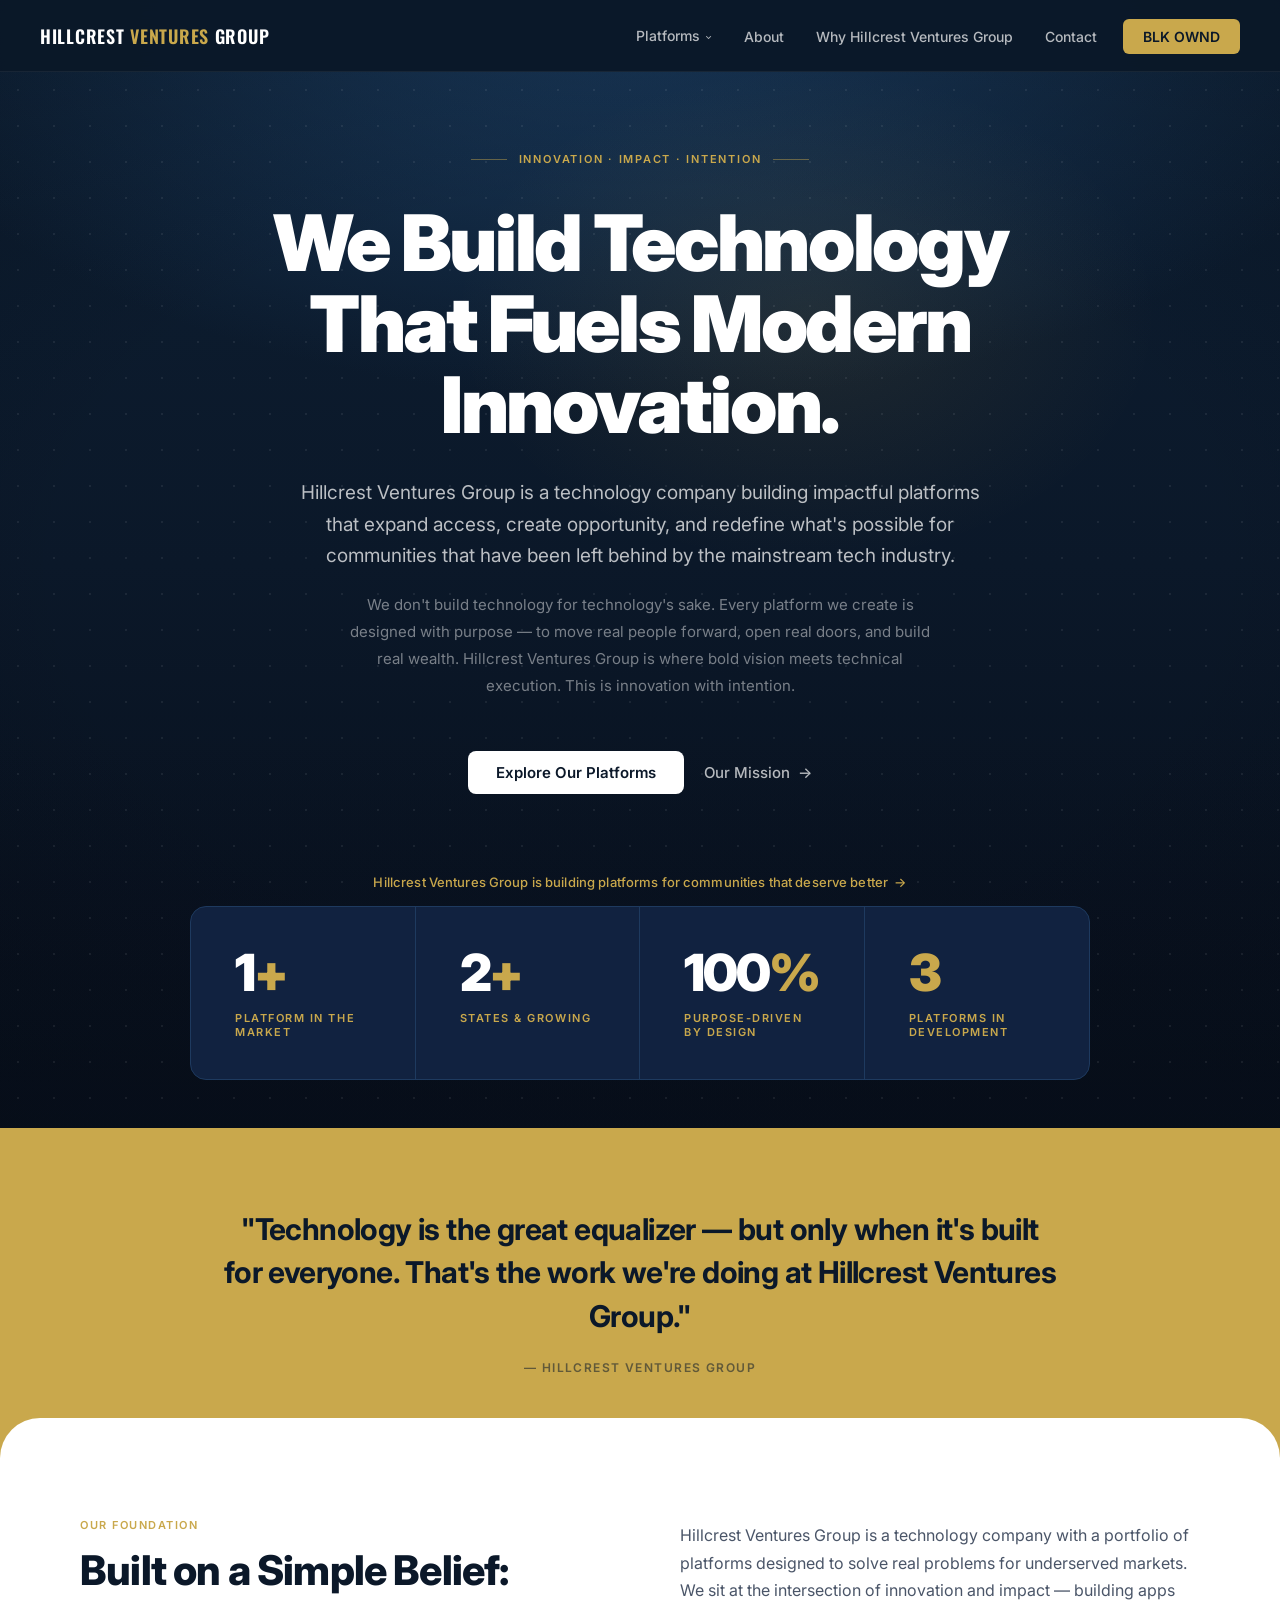
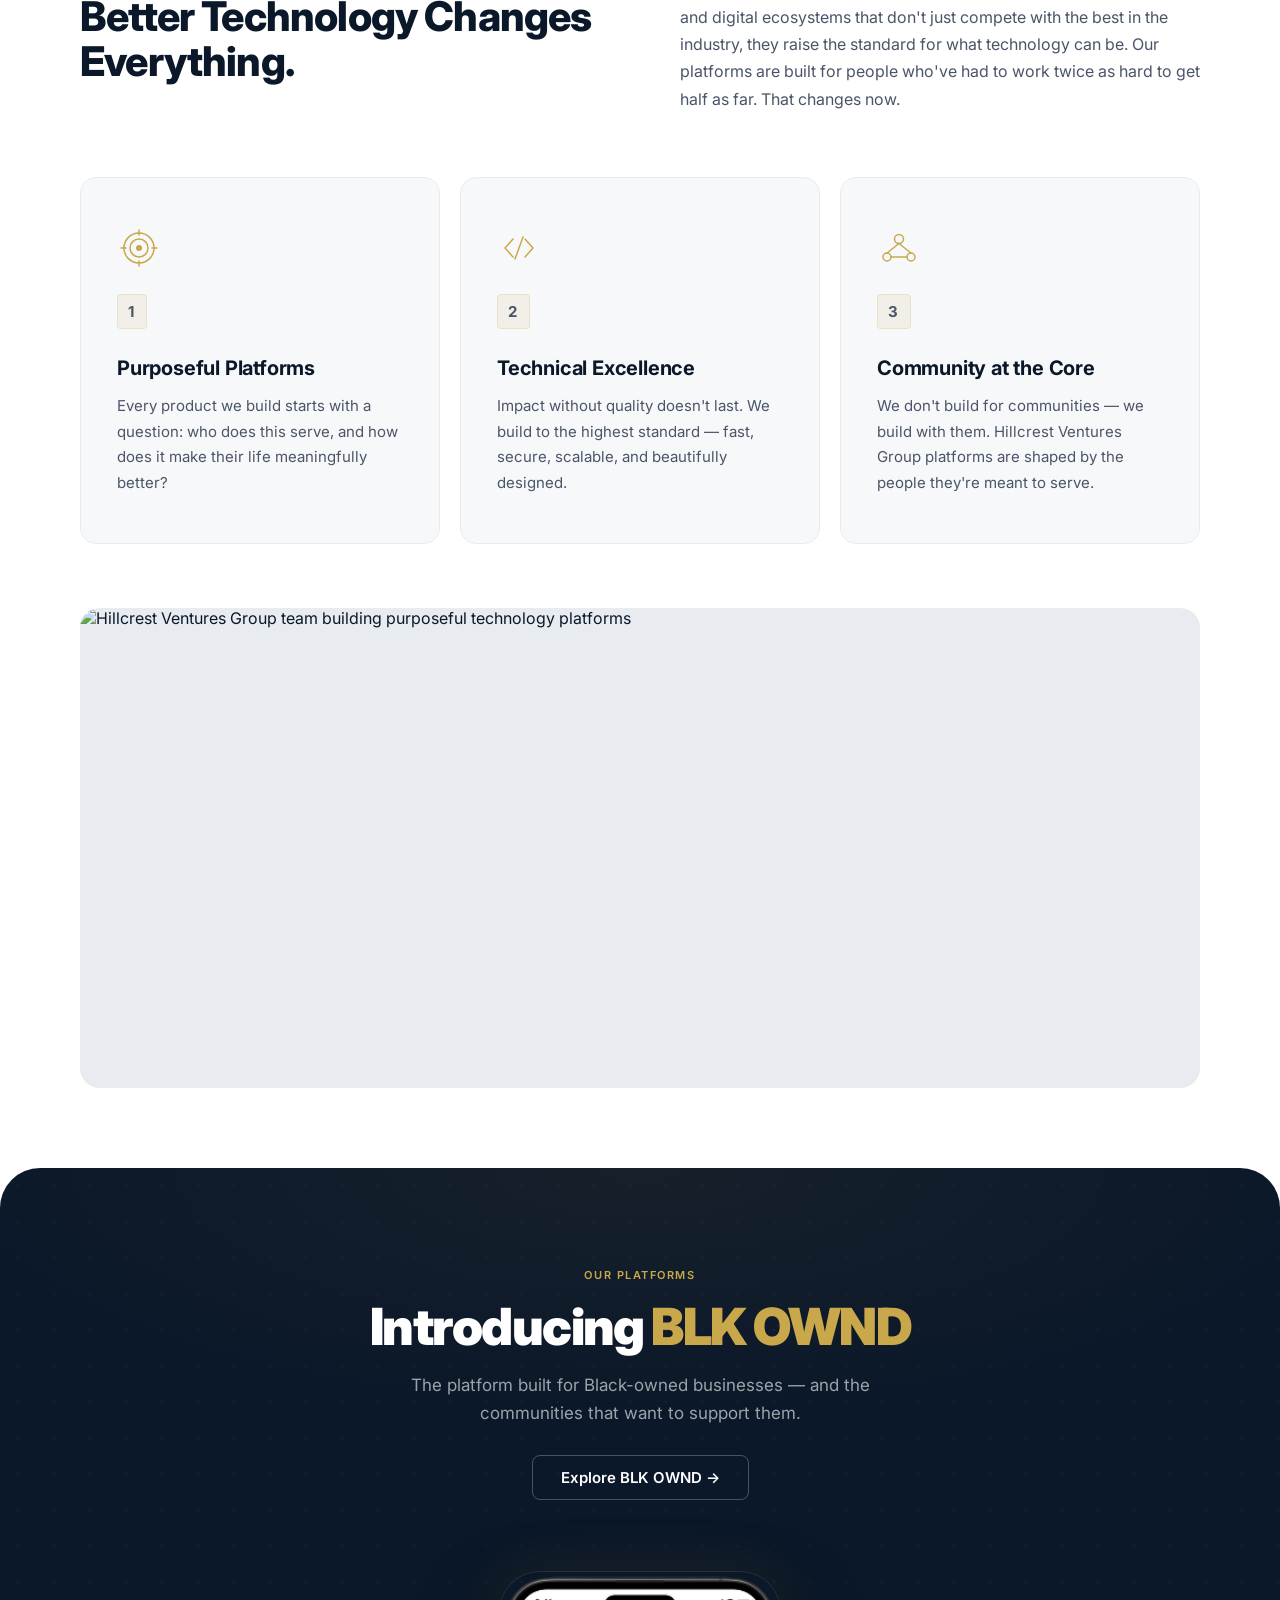
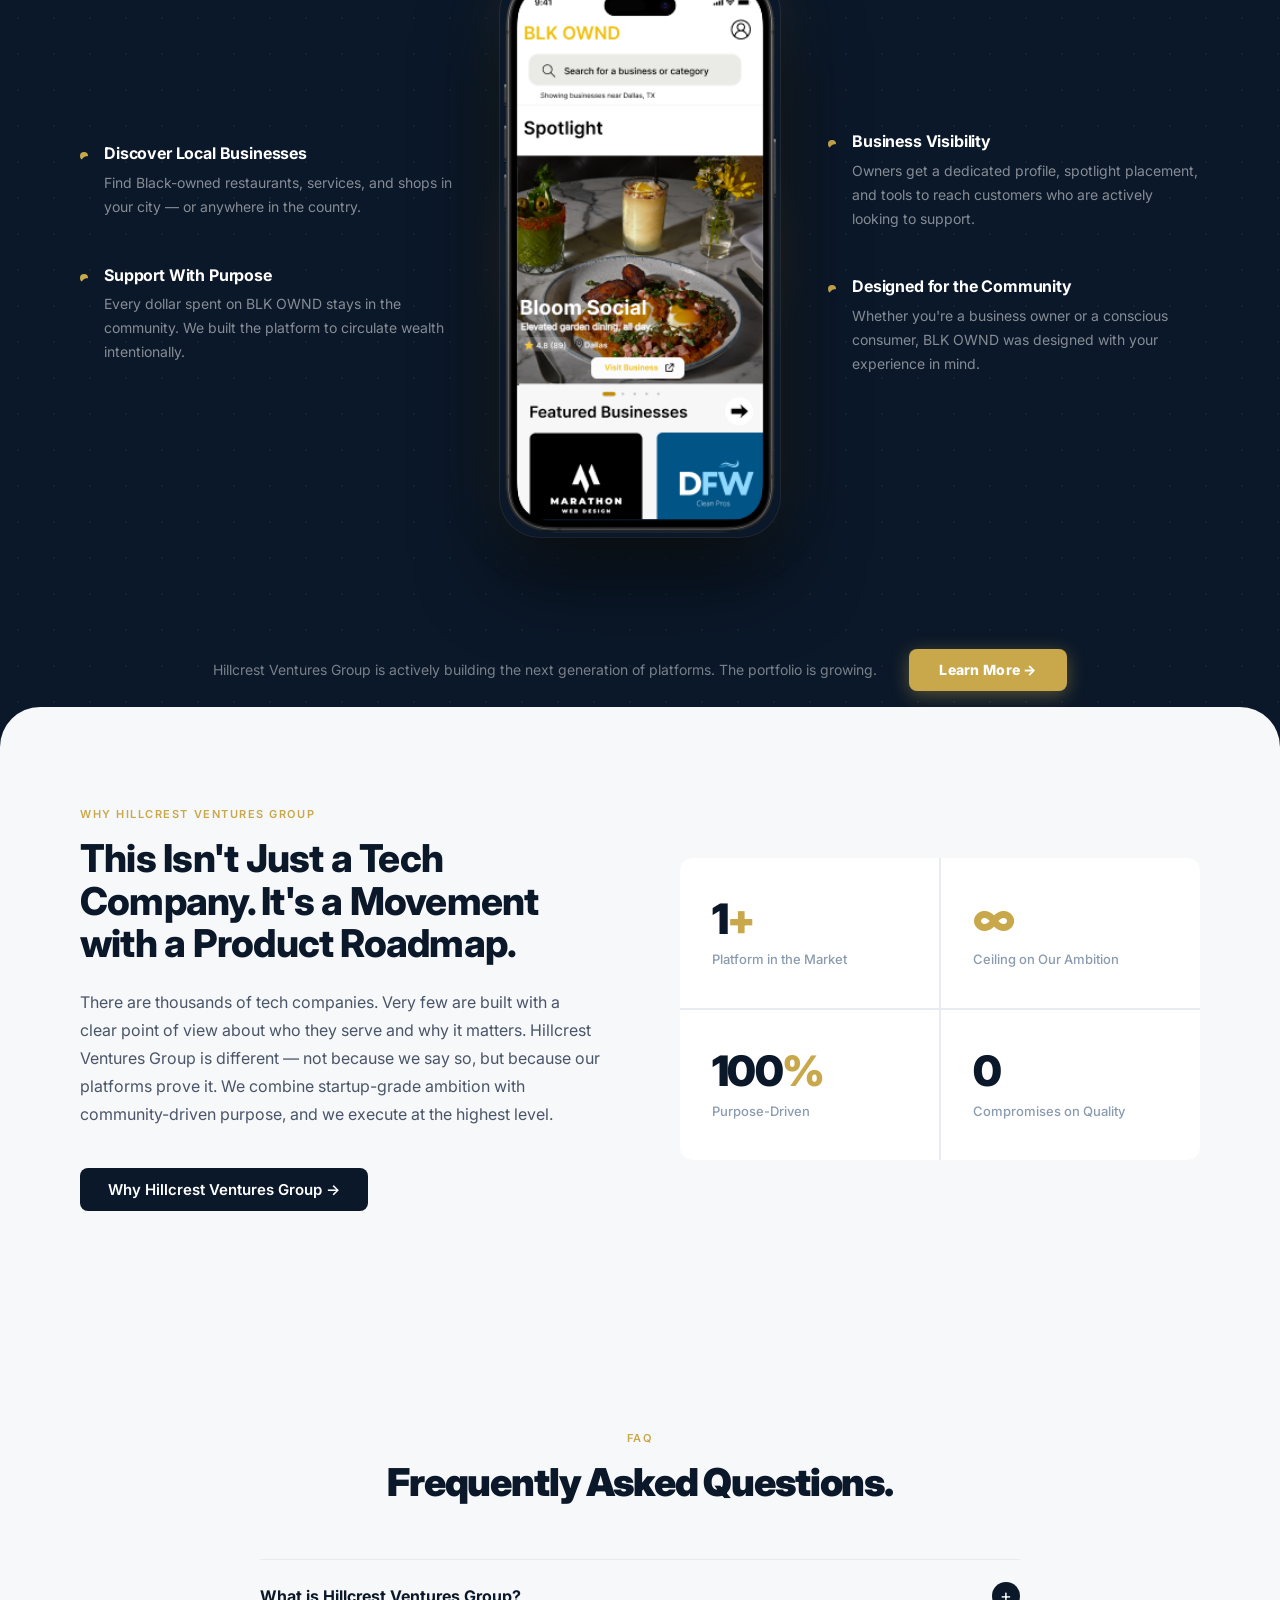
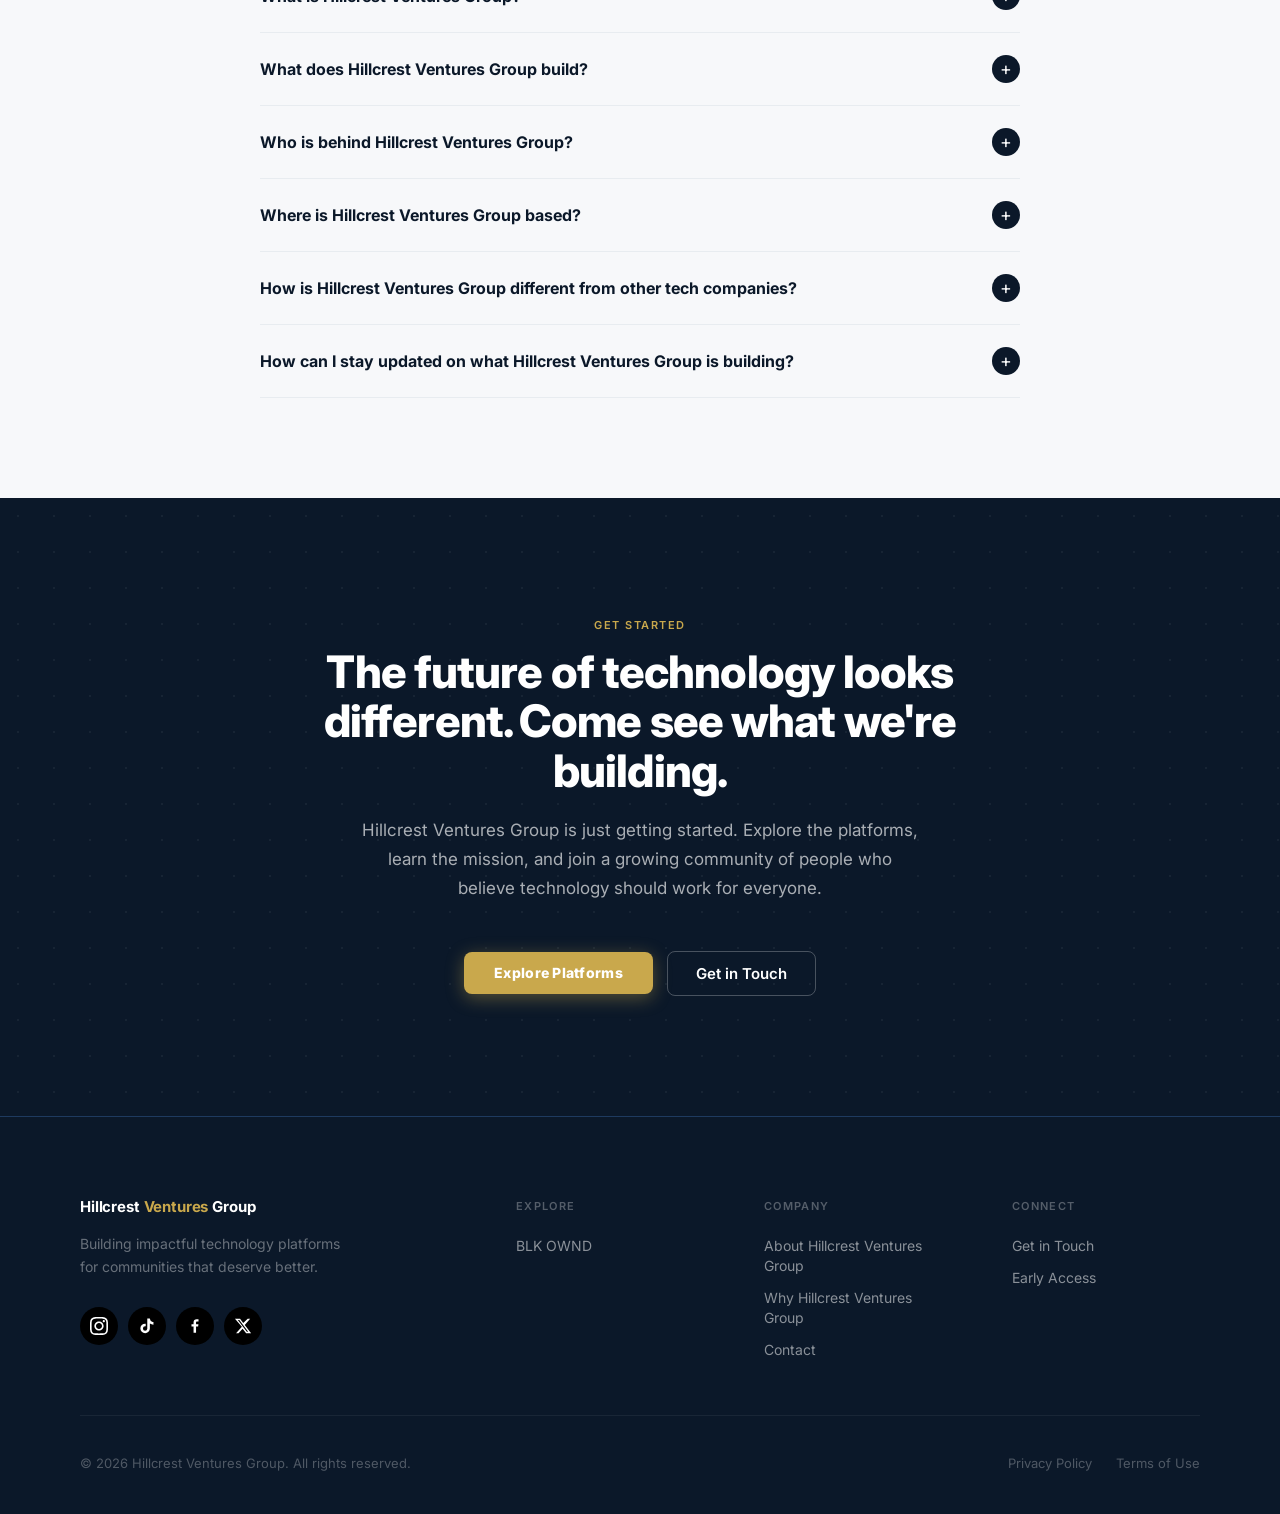
==== commit e5cf96f9: "Added Schema, FAQs" ====
--- a/index.html
+++ b/index.html
@@ -8,25 +8,148 @@
     <title>Hillcrest Ventures Group | Technology That Fuels Innovation</title>
 
     <!-- Favicon — add favicon.ico + favicon-180.png to images/ before launch -->
-    <link rel="icon" type="image/x-icon" href="images/favicon.ico">
-    <link rel="apple-touch-icon" sizes="180x180" href="images/favicon-180.png">
+    <link rel="icon" type="image/png" sizes="32x32" href="images/favicon-32x32.png">
+    <link rel="icon" type="image/png" sizes="16x16" href="images/favicon-16x16.png">
+    
 
     <!-- Open Graph / Social Sharing — create a 1200×630px share image at images/hvg-social-share.jpg -->
     <meta property="og:type" content="website">
     <meta property="og:site_name" content="Hillcrest Ventures Group">
     <meta property="og:title" content="Hillcrest Ventures Group | Technology That Fuels Innovation">
     <meta property="og:description" content="Hillcrest Ventures Group builds impactful technology platforms — including BLK OWND, a platform for Black-owned businesses. Explore what we're building.">
-    <meta property="og:url" content="https://hillcrestventuresgroup.com/"><!-- Update with live URL -->
-    <meta property="og:image" content="https://hillcrestventuresgroup.com/images/hvg-social-share.jpg"><!-- Update with live URL -->
+    <meta property="og:url" content="https://hillcrestventuresgroup.com/">
+    <meta property="og:image" content="https://hillcrestventuresgroup.com/images/hvg-social-share.jpg">
     <meta name="twitter:card" content="summary_large_image">
     <meta name="twitter:title" content="Hillcrest Ventures Group | Technology That Fuels Innovation">
     <meta name="twitter:description" content="Hillcrest Ventures Group builds impactful technology platforms — including BLK OWND, a platform for Black-owned businesses. Explore what we're building.">
-    <meta name="twitter:image" content="https://hillcrestventuresgroup.com/images/hvg-social-share.jpg"><!-- Update with live URL -->
+    <meta name="twitter:image" content="https://hillcrestventuresgroup.com/images/hvg-social-share.jpg">
 
     <link rel="preconnect" href="https://fonts.googleapis.com">
     <link rel="preconnect" href="https://fonts.gstatic.com" crossorigin>
     <link href="https://fonts.googleapis.com/css2?family=Inter:wght@300;400;500;600;700;800;900&family=Oswald:wght@400;500;600;700&display=swap" rel="stylesheet">
     <link rel="stylesheet" href="css/styles.css">
+    <!-- Google tag (gtag.js) -->
+<script async src="https://www.googletagmanager.com/gtag/js?id=G-P19PYDBJL1"></script>
+<script>
+  window.dataLayer = window.dataLayer || [];
+  function gtag(){dataLayer.push(arguments);}
+  gtag('js', new Date());
+
+  gtag('config', 'G-P19PYDBJL1');
+</script>
+<script type="application/ld+json">
+{
+  "@context": "https://schema.org",
+  "@type": "Organization",
+  "name": "Hillcrest Ventures Group",
+  "url": "https://www.hillcrestventuresgroup.com",
+  "logo": "https://www.hillcrestventuresgroup.com/images/hillcrest-ventures-group-logo.png",
+  "description": "Hillcrest Ventures Group is a technology company that builds impactful platforms designed to expand access, create opportunity, and drive economic empowerment for communities that have been underserved by the mainstream tech industry.",
+  "foundingDate": "2024",
+  "founder": {
+    "@type": "Person",
+    "name": "Cody Hill",
+    "jobTitle": "Founder & CEO",
+    "url": "https://www.hillcrestventuresgroup.com/about"
+  },
+  "sameAs": [
+    "https://www.linkedin.com/company/hillcrestventuresgroup",
+    "https://www.instagram.com/hillcrestventuresgroup",
+    "https://www.twitter.com/hillcrestventures"
+  ],
+  "contactPoint": {
+    "@type": "ContactPoint",
+    "contactType": "General Inquiry",
+    "email": "hello@hillcrestventuresgroup.com",
+    "url": "https://www.hillcrestventuresgroup.com/contact"
+  },
+  "areaServed": "US",
+  "knowsAbout": [
+    "Technology Platforms",
+    "Black-Owned Business Marketplace",
+    "Digital Equity",
+    "Community-Driven Technology",
+    "Black Entrepreneurship"
+  ]
+}
+</script>
+<script type="application/ld+json">
+{
+  "@context": "https://schema.org",
+  "@type": "WebSite",
+  "name": "Hillcrest Ventures Group",
+  "url": "https://www.hillcrestventuresgroup.com",
+  "description": "Hillcrest Ventures Group builds impactful technology platforms — including BLK OWND, a marketplace for Black-owned businesses.",
+  "publisher": {
+    "@type": "Organization",
+    "name": "Hillcrest Ventures Group"
+  },
+  "potentialAction": {
+    "@type": "SearchAction",
+    "target": {
+      "@type": "EntryPoint",
+      "urlTemplate": "https://www.hillcrestventuresgroup.com/?s={search_term_string}"
+    },
+    "query-input": "required name=search_term_string"
+  }
+}
+</script>
+<script type="application/ld+json">
+{
+  "@context": "https://schema.org",
+  "@type": "FAQPage",
+  "mainEntity": [
+    {
+      "@type": "Question",
+      "name": "What is Hillcrest Ventures Group?",
+      "acceptedAnswer": {
+        "@type": "Answer",
+        "text": "Hillcrest Ventures Group is a technology company that builds impactful platforms designed to expand access, create opportunity, and drive economic empowerment for communities that have been underserved by the mainstream tech industry."
+      }
+    },
+    {
+      "@type": "Question",
+      "name": "What does Hillcrest Ventures Group build?",
+      "acceptedAnswer": {
+        "@type": "Answer",
+        "text": "Hillcrest Ventures Group builds apps and digital platforms. Our first platform is BLK OWND — a marketplace for Black-owned businesses and the communities that support them. More platforms are actively in development."
+      }
+    },
+    {
+      "@type": "Question",
+      "name": "Who is behind Hillcrest Ventures Group?",
+      "acceptedAnswer": {
+        "@type": "Answer",
+        "text": "Hillcrest Ventures Group was founded by Cody Hill — a software engineer and entrepreneur who built the company around a simple conviction: that the communities most impacted by inequality deserve the best technology, not an afterthought version of it."
+      }
+    },
+    {
+      "@type": "Question",
+      "name": "Where is Hillcrest Ventures Group based?",
+      "acceptedAnswer": {
+        "@type": "Answer",
+        "text": "Hillcrest Ventures Group operates as a fully remote company, which means our reach isn't limited by a zip code. We work across time zones and build for communities nationwide."
+      }
+    },
+    {
+      "@type": "Question",
+      "name": "How is Hillcrest Ventures Group different from other tech companies?",
+      "acceptedAnswer": {
+        "@type": "Answer",
+        "text": "Most technology companies build for a general audience and treat underserved communities as secondary markets. Hillcrest Ventures Group flips that model — every platform we build starts with underserved communities as the primary audience, not an afterthought."
+      }
+    },
+    {
+      "@type": "Question",
+      "name": "How can I stay updated on what Hillcrest Ventures Group is building?",
+      "acceptedAnswer": {
+        "@type": "Answer",
+        "text": "Follow Hillcrest Ventures Group on social media and join the BLK OWND waitlist to be first in line when new platforms launch."
+      }
+    }
+  ]
+}
+</script>
 </head>
 <body>
 
@@ -321,6 +444,82 @@
 
 
     <!-- ==================
+         06 · FAQ
+    ==================== -->
+    <section class="faq">
+        <div class="container">
+            <div class="faq__header" data-reveal>
+                <span class="section-label">FAQ</span>
+                <h2>Frequently Asked Questions.</h2>
+            </div>
+            <div class="faq__items">
+
+                <div class="faq__item">
+                    <button class="faq__question" aria-expanded="false">
+                        What is Hillcrest Ventures Group?
+                        <span class="faq__icon">+</span>
+                    </button>
+                    <div class="faq__answer"><div class="faq__answer-inner">
+                        <p>Hillcrest Ventures Group is a technology company that builds impactful platforms designed to expand access, create opportunity, and drive economic empowerment for communities that have been underserved by the mainstream tech industry.</p>
+                    </div></div>
+                </div>
+
+                <div class="faq__item">
+                    <button class="faq__question" aria-expanded="false">
+                        What does Hillcrest Ventures Group build?
+                        <span class="faq__icon">+</span>
+                    </button>
+                    <div class="faq__answer"><div class="faq__answer-inner">
+                        <p>Hillcrest Ventures Group builds apps and digital platforms. Our first platform is BLK OWND — a marketplace for Black-owned businesses and the communities that support them. More platforms are actively in development.</p>
+                    </div></div>
+                </div>
+
+                <div class="faq__item">
+                    <button class="faq__question" aria-expanded="false">
+                        Who is behind Hillcrest Ventures Group?
+                        <span class="faq__icon">+</span>
+                    </button>
+                    <div class="faq__answer"><div class="faq__answer-inner">
+                        <p>Hillcrest Ventures Group was founded by Cody Hill — a software engineer and entrepreneur who built the company around a simple conviction: that the communities most impacted by inequality deserve the best technology, not an afterthought version of it.</p>
+                    </div></div>
+                </div>
+
+                <div class="faq__item">
+                    <button class="faq__question" aria-expanded="false">
+                        Where is Hillcrest Ventures Group based?
+                        <span class="faq__icon">+</span>
+                    </button>
+                    <div class="faq__answer"><div class="faq__answer-inner">
+                        <p>Hillcrest Ventures Group operates as a fully remote company, which means our reach isn't limited by a zip code. We work across time zones and build for communities nationwide.</p>
+                    </div></div>
+                </div>
+
+                <div class="faq__item">
+                    <button class="faq__question" aria-expanded="false">
+                        How is Hillcrest Ventures Group different from other tech companies?
+                        <span class="faq__icon">+</span>
+                    </button>
+                    <div class="faq__answer"><div class="faq__answer-inner">
+                        <p>Most technology companies build for a general audience and treat underserved communities as secondary markets. Hillcrest Ventures Group flips that model — every platform we build starts with underserved communities as the primary audience, not an afterthought.</p>
+                    </div></div>
+                </div>
+
+                <div class="faq__item">
+                    <button class="faq__question" aria-expanded="false">
+                        How can I stay updated on what Hillcrest Ventures Group is building?
+                        <span class="faq__icon">+</span>
+                    </button>
+                    <div class="faq__answer"><div class="faq__answer-inner">
+                        <p>Follow Hillcrest Ventures Group on social media and join the BLK OWND waitlist to be first in line when new platforms launch.</p>
+                    </div></div>
+                </div>
+
+            </div>
+        </div>
+    </section>
+
+
+    <!-- ==================
          06 · CLOSING CTA
     ==================== -->
     <section class="closing-cta">
@@ -346,16 +545,16 @@
                     <div class="footer__brand-name">Hillcrest <span>Ventures</span> Group</div>
                     <p class="footer__tagline">Building impactful technology platforms for communities that deserve better.</p>
                     <div class="footer__social">
-                        <a href="#" class="footer__social-link" aria-label="Instagram">
+                        <a href="https://www.instagram.com/blkowndapp" class="footer__social-link" aria-label="Instagram">
                             <svg xmlns="http://www.w3.org/2000/svg" viewBox="0 0 24 24"><path d="M12 2.163c3.204 0 3.584.012 4.85.07 3.252.148 4.771 1.691 4.919 4.919.058 1.265.069 1.645.069 4.849 0 3.205-.012 3.584-.069 4.849-.149 3.225-1.664 4.771-4.919 4.919-1.266.058-1.644.07-4.85.07-3.204 0-3.584-.012-4.849-.07-3.26-.149-4.771-1.699-4.919-4.92-.058-1.265-.07-1.644-.07-4.849 0-3.204.013-3.583.07-4.849.149-3.227 1.664-4.771 4.919-4.919 1.266-.057 1.645-.069 4.849-.069zm0-2.163c-3.259 0-3.667.014-4.947.072-4.358.2-6.78 2.618-6.98 6.98-.059 1.281-.073 1.689-.073 4.948 0 3.259.014 3.668.072 4.948.2 4.358 2.618 6.78 6.98 6.98 1.281.058 1.689.072 4.948.072 3.259 0 3.668-.014 4.948-.072 4.354-.2 6.782-2.618 6.979-6.98.059-1.28.073-1.689.073-4.948 0-3.259-.014-3.667-.072-4.947-.196-4.354-2.617-6.78-6.979-6.98-1.281-.059-1.69-.073-4.949-.073zm0 5.838c-3.403 0-6.162 2.759-6.162 6.162s2.759 6.163 6.162 6.163 6.162-2.759 6.162-6.163c0-3.403-2.759-6.162-6.162-6.162zm0 10.162c-2.209 0-4-1.79-4-4 0-2.209 1.791-4 4-4s4 1.791 4 4c0 2.21-1.791 4-4 4zm6.406-11.845c-.796 0-1.441.645-1.441 1.44s.645 1.44 1.441 1.44c.795 0 1.439-.645 1.439-1.44s-.644-1.44-1.439-1.44z"/></svg>
                         </a>
-                        <a href="#" class="footer__social-link" aria-label="TikTok">
+                        <a href="https://www.tiktok.com/@blkowndapp" class="footer__social-link" aria-label="TikTok">
                             <svg xmlns="http://www.w3.org/2000/svg" viewBox="0 0 24 24"><path d="M19.59 6.69a4.83 4.83 0 01-3.77-4.25V2h-3.45v13.67a2.89 2.89 0 01-2.88 2.5 2.89 2.89 0 01-2.89-2.89 2.89 2.89 0 012.89-2.89c.28 0 .54.04.79.1V9.01a6.27 6.27 0 00-.79-.05 6.34 6.34 0 00-6.34 6.34 6.34 6.34 0 006.34 6.34 6.34 6.34 0 006.33-6.34V8.69a8.18 8.18 0 004.77 1.52V6.76a4.85 4.85 0 01-1-.07z"/></svg>
                         </a>
-                        <a href="#" class="footer__social-link" aria-label="Facebook">
+                        <a href="https://www.facebook.com/people/BLK-OWND/61581204406174/" class="footer__social-link" aria-label="Facebook">
                             <svg xmlns="http://www.w3.org/2000/svg" viewBox="0 0 24 24"><path d="M13.397 20.997v-8.196h2.765l.411-3.209h-3.176V7.548c0-.926.258-1.56 1.587-1.56h1.684V3.127A22.336 22.336 0 0014.201 3c-2.444 0-4.122 1.492-4.122 4.231v2.355H7.332v3.209h2.753v8.202h3.312z"/></svg>
                         </a>
-                        <a href="#" class="footer__social-link" aria-label="X (Twitter)">
+                        <a href="https://x.com/blkowndapp" class="footer__social-link" aria-label="X (Twitter)">
                             <svg xmlns="http://www.w3.org/2000/svg" viewBox="0 0 24 24"><path d="M18.244 2.25h3.308l-7.227 8.26 8.502 11.24H16.17l-4.714-6.231-5.401 6.231H2.744l7.735-8.835L1.254 2.25H8.08l4.259 5.622zm-1.161 17.52h1.833L7.084 4.126H5.117z"/></svg>
                         </a>
                     </div>
--- a/css/styles.css
+++ b/css/styles.css
@@ -4241,3 +4241,92 @@
     .plat-cta__ctas .btn { justify-content: center; }
     .coming-soon__card { padding: 36px 28px; }
 }
+
+
+/* =====================
+   FAQ ACCORDION
+   ===================== */
+.faq {
+    background: var(--off-white);
+    padding: 100px 0;
+}
+.faq__header {
+    text-align: center;
+    max-width: 640px;
+    margin: 0 auto 56px;
+}
+.faq__header h2 {
+    font-size: clamp(28px, 3vw, 42px);
+    font-weight: 900;
+    color: var(--navy-deep);
+    letter-spacing: -0.03em;
+    margin-top: 12px;
+}
+.faq__items {
+    max-width: 760px;
+    margin: 0 auto;
+}
+.faq__item {
+    border-bottom: 1px solid var(--gray-light);
+}
+.faq__item:first-child {
+    border-top: 1px solid var(--gray-light);
+}
+.faq__question {
+    width: 100%;
+    display: flex;
+    justify-content: space-between;
+    align-items: center;
+    gap: 24px;
+    padding: 22px 0;
+    background: none;
+    border: none;
+    cursor: pointer;
+    text-align: left;
+    font-size: 16px;
+    font-weight: 700;
+    color: var(--navy-deep);
+    font-family: inherit;
+    transition: color 0.2s ease;
+}
+.faq__question:hover { color: var(--gold); }
+.faq__icon {
+    flex-shrink: 0;
+    width: 28px;
+    height: 28px;
+    border-radius: 50%;
+    background: var(--navy-deep);
+    color: var(--white);
+    display: flex;
+    align-items: center;
+    justify-content: center;
+    font-size: 18px;
+    font-weight: 400;
+    line-height: 1;
+    transition: background 0.2s ease, transform 0.3s ease;
+}
+.faq__item--open .faq__icon {
+    background: var(--gold);
+    color: var(--navy-deep);
+}
+.faq__answer {
+    display: grid;
+    grid-template-rows: 0fr;
+    transition: grid-template-rows 0.3s ease;
+}
+.faq__item--open .faq__answer {
+    grid-template-rows: 1fr;
+}
+.faq__answer-inner {
+    overflow: hidden;
+}
+.faq__answer-inner p {
+    padding-bottom: 22px;
+    font-size: 15px;
+    line-height: 1.75;
+    color: var(--gray-dark);
+}
+@media (max-width: 600px) {
+    .faq { padding: 72px 0; }
+    .faq__question { font-size: 15px; }
+}
